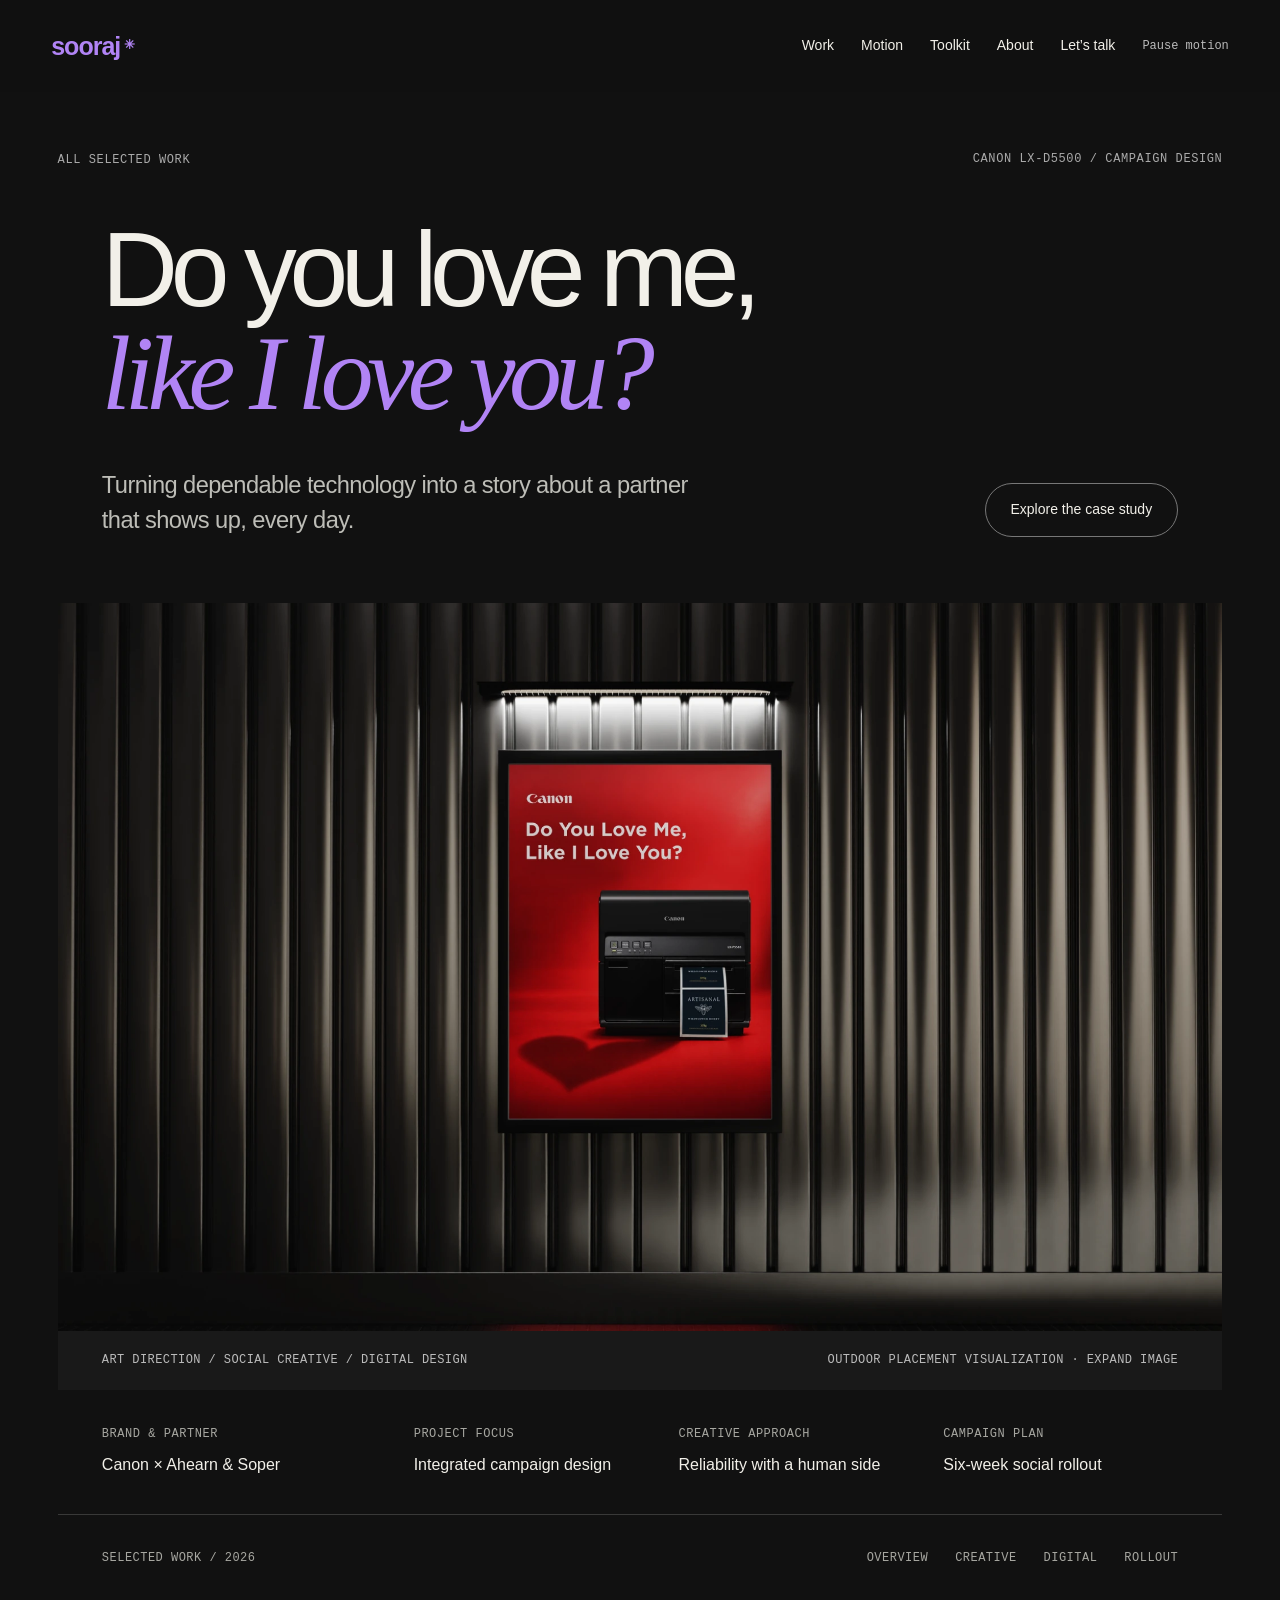
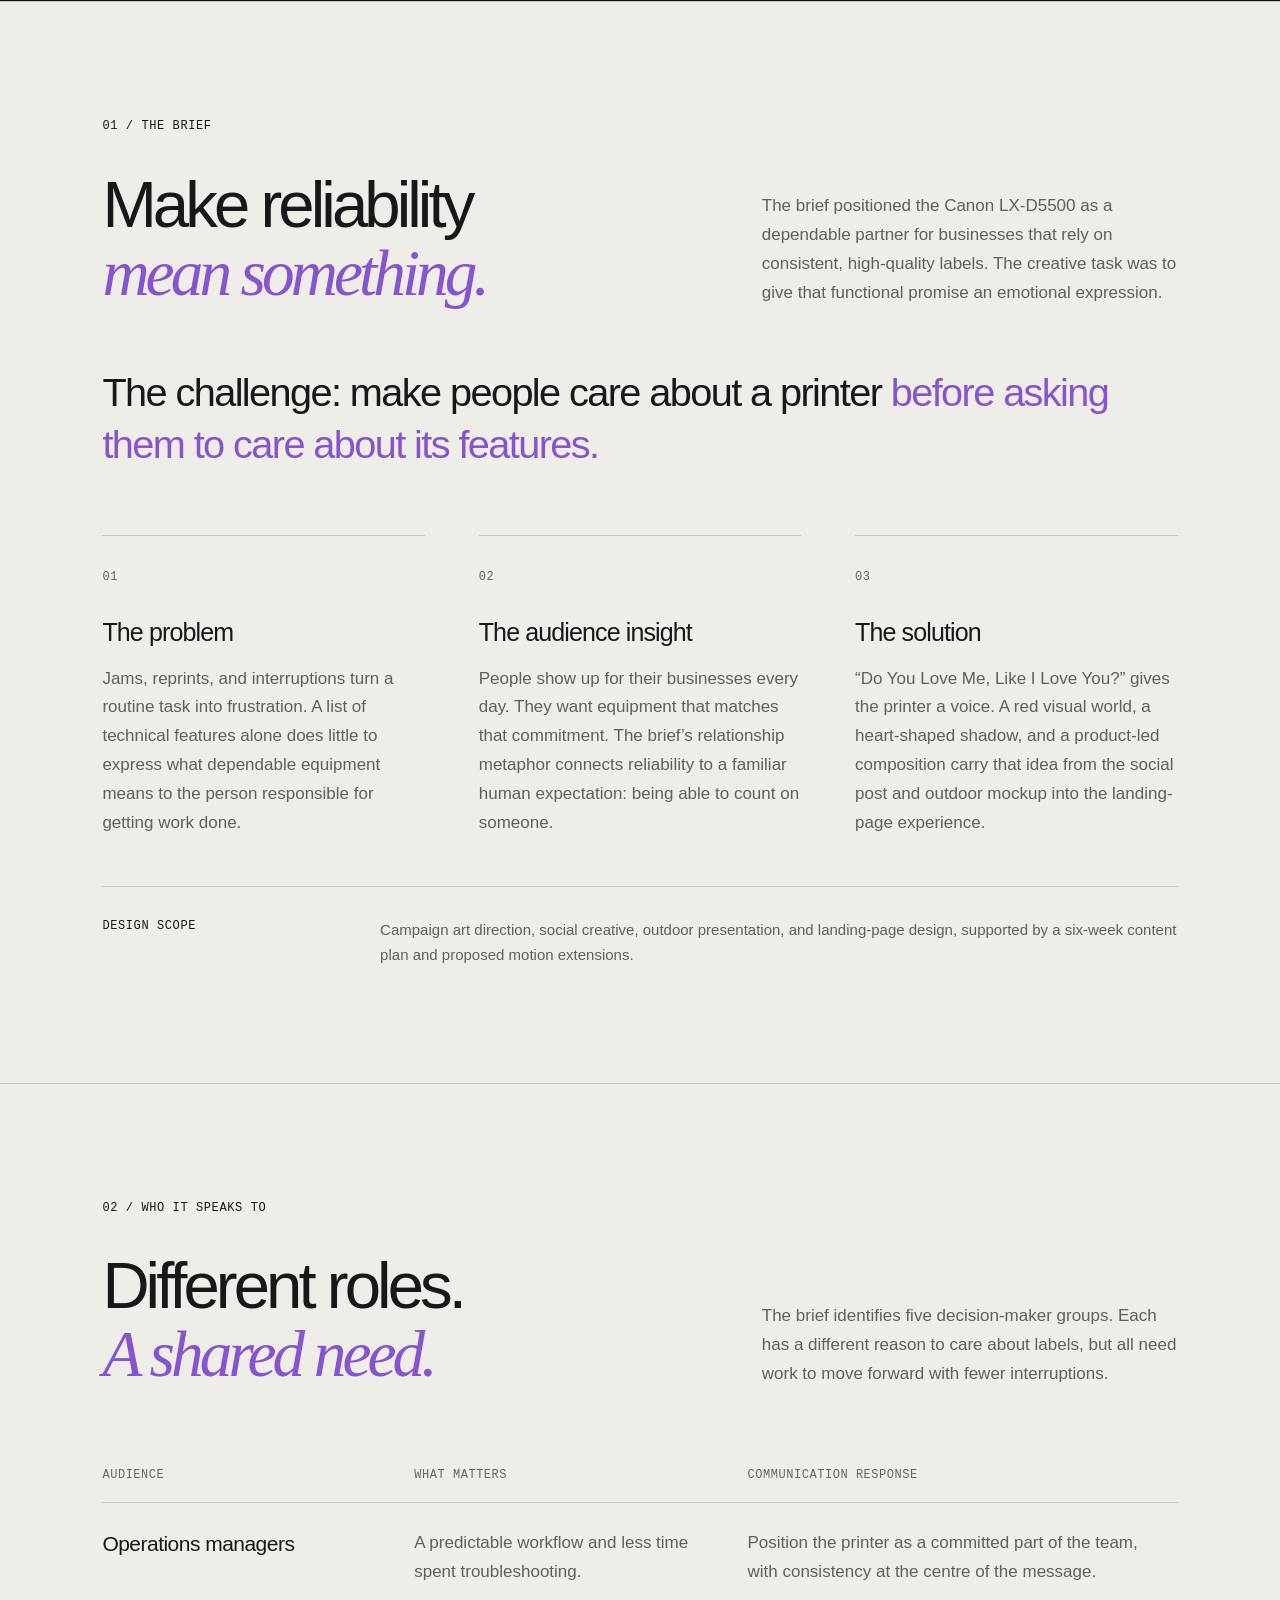
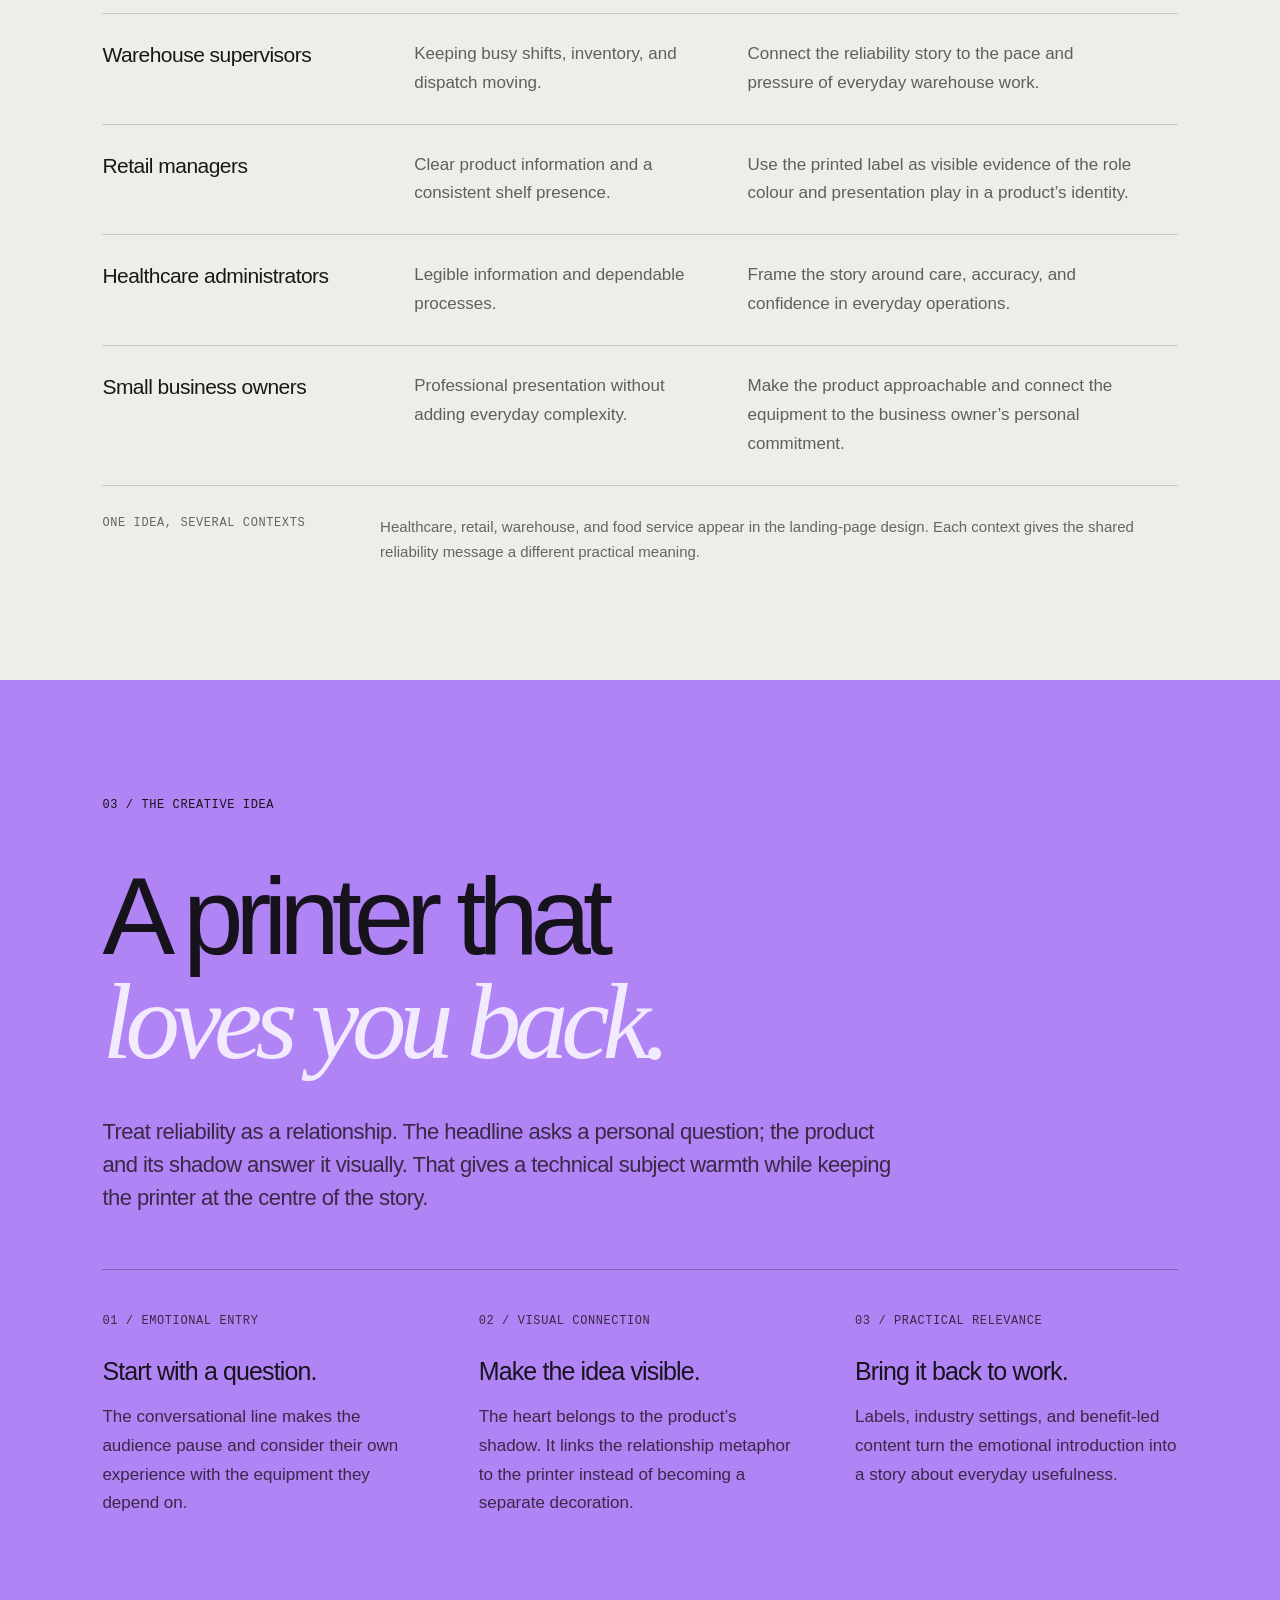
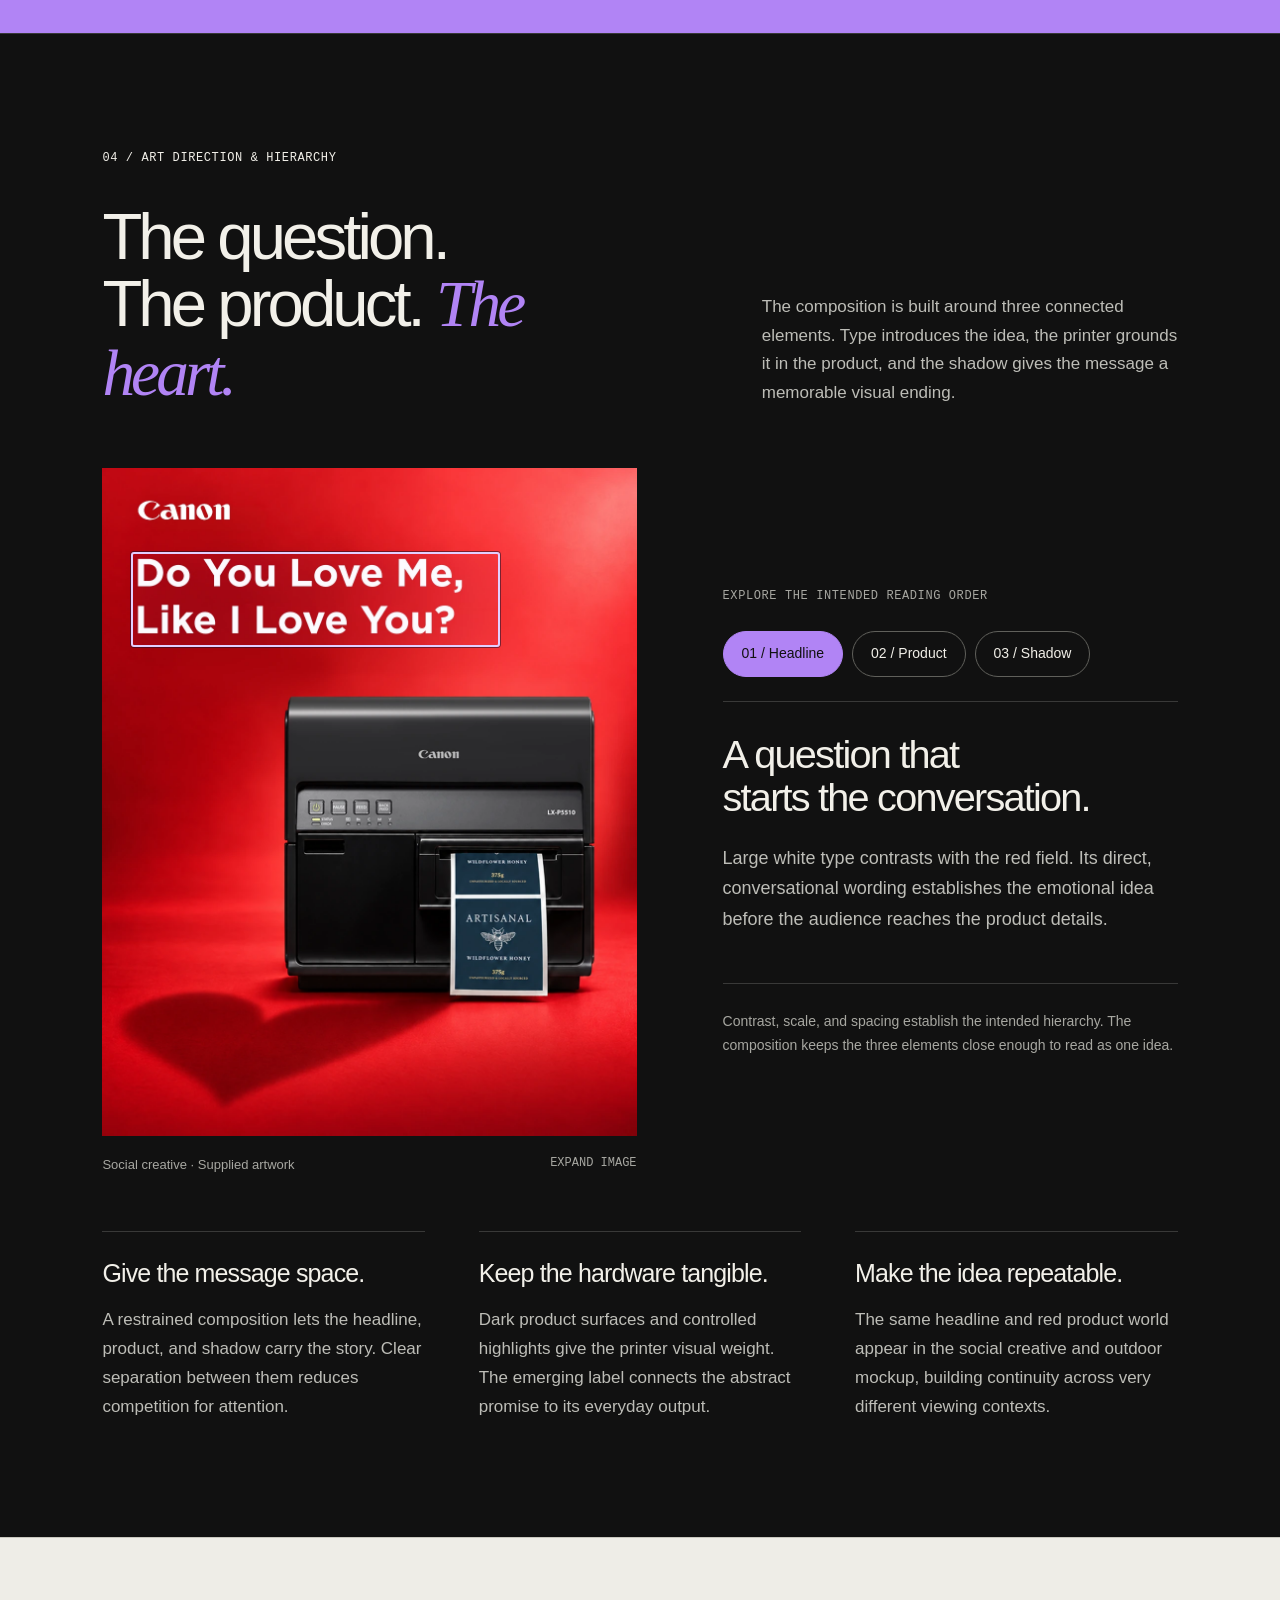
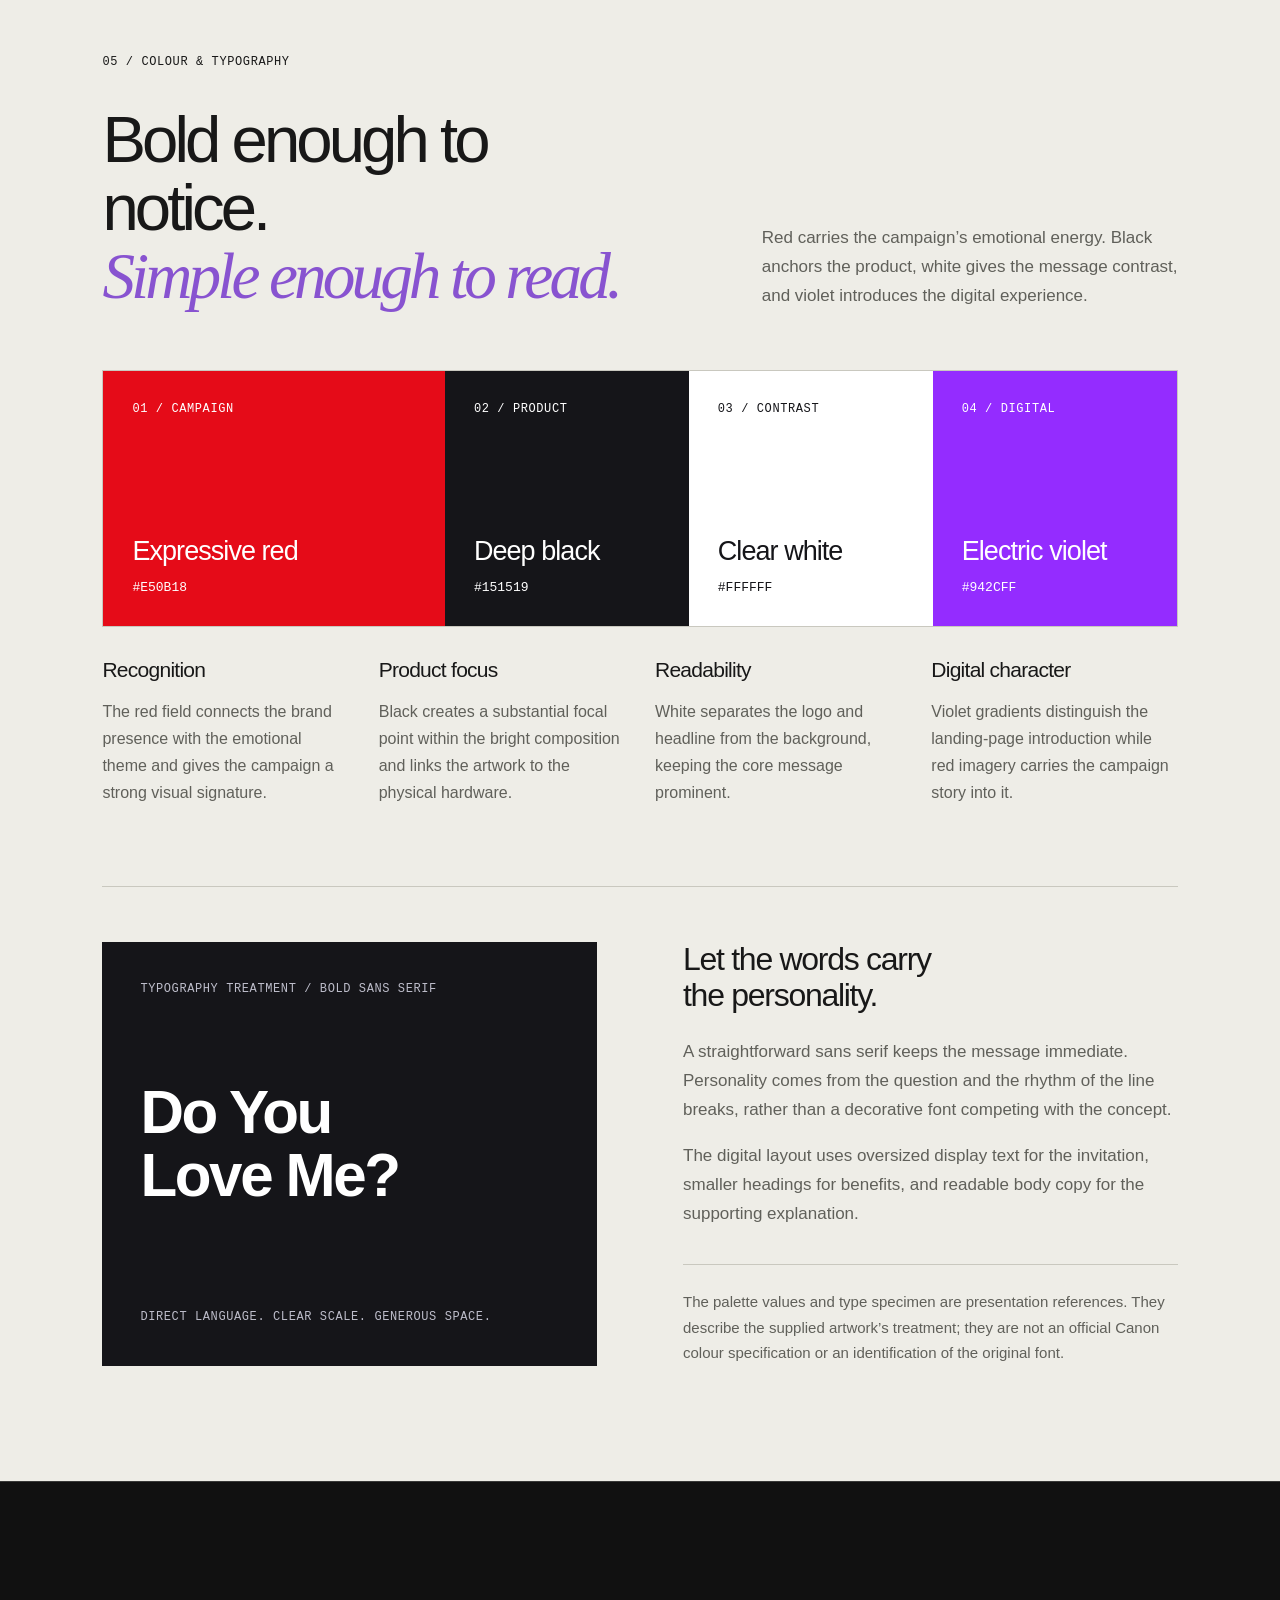
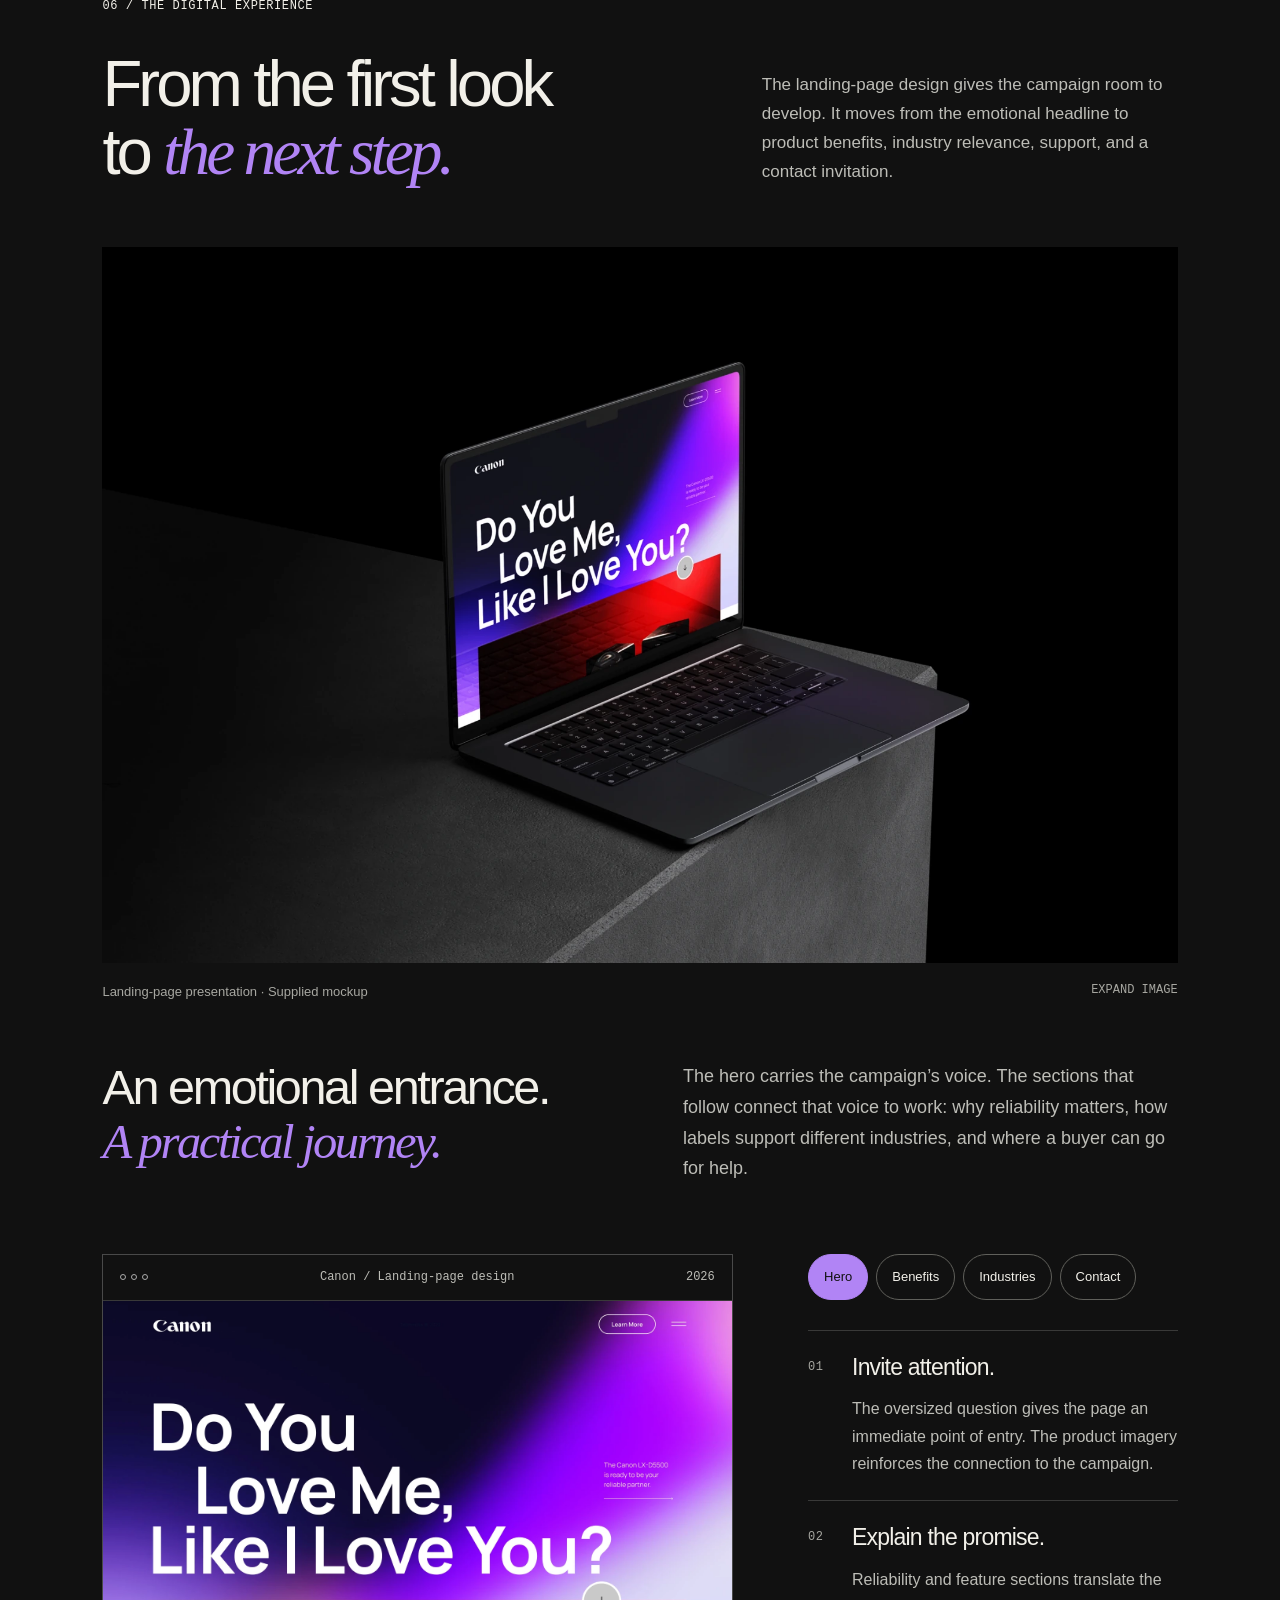
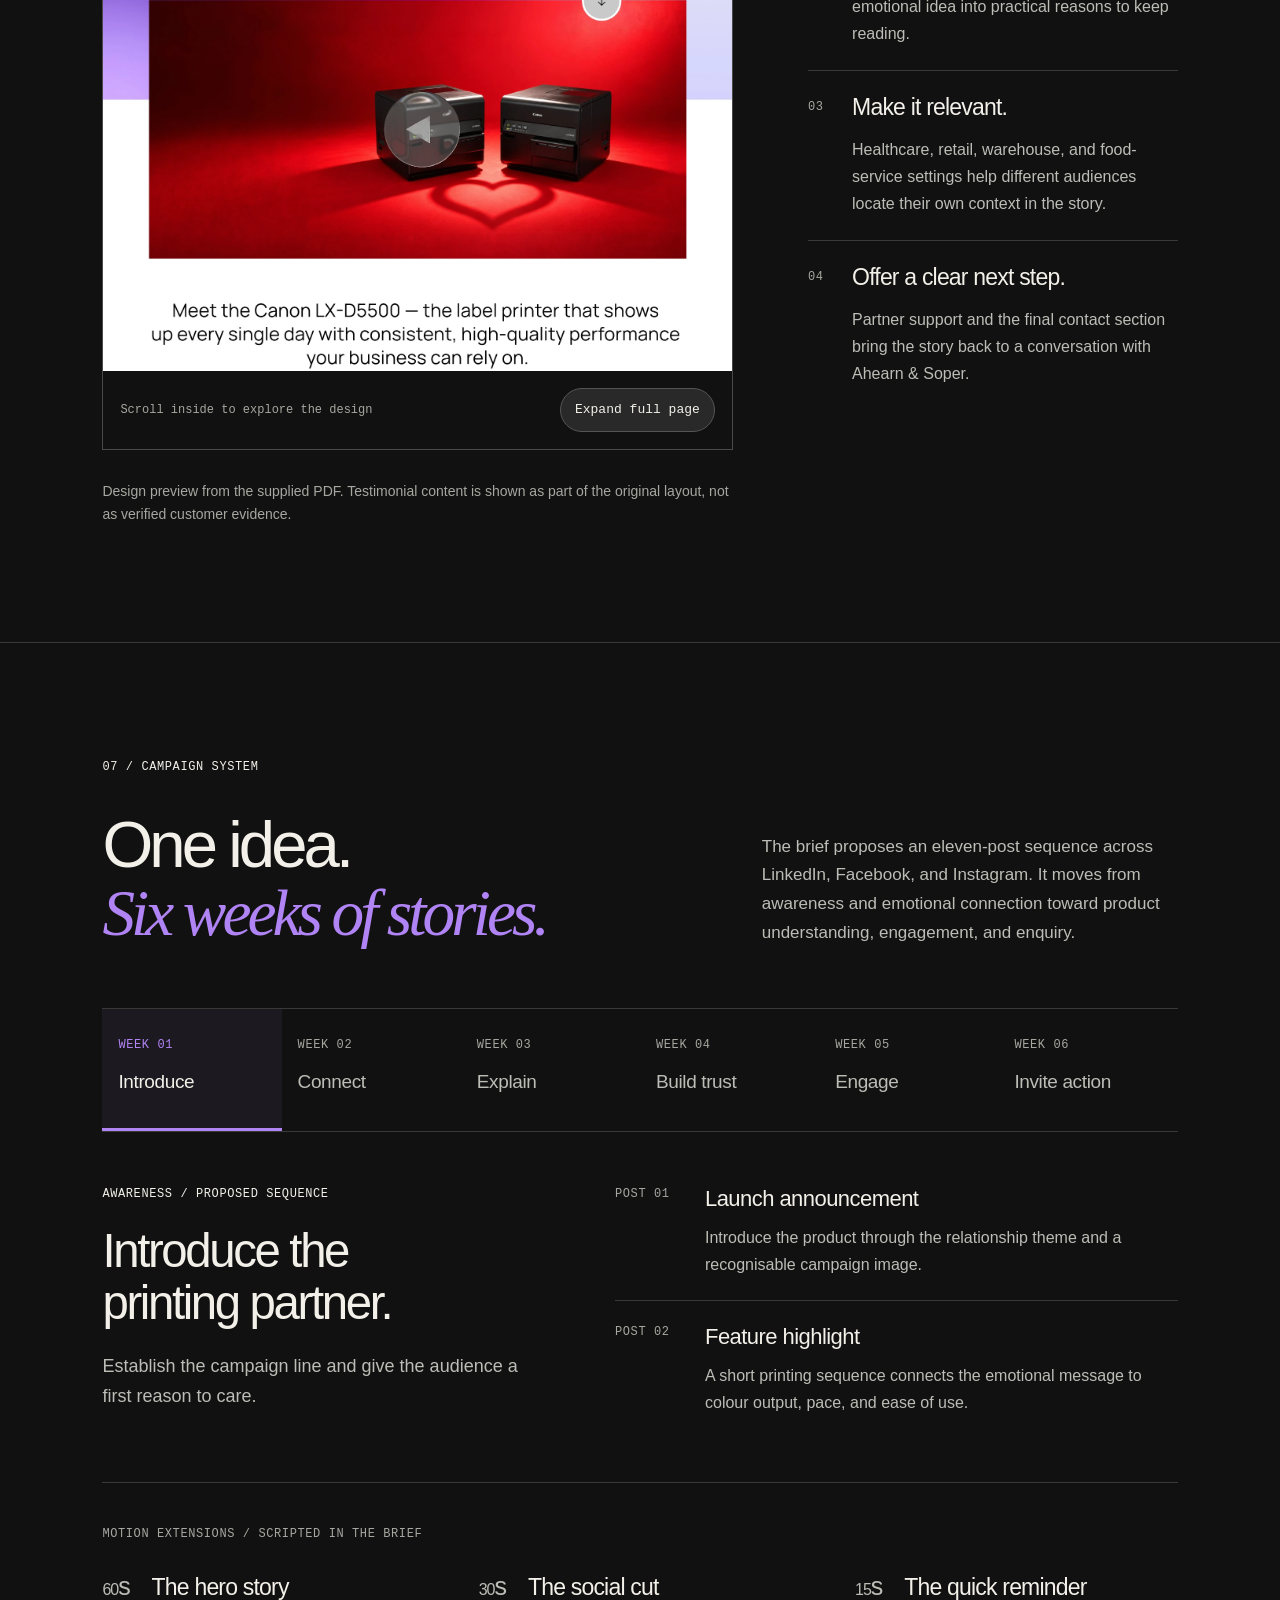
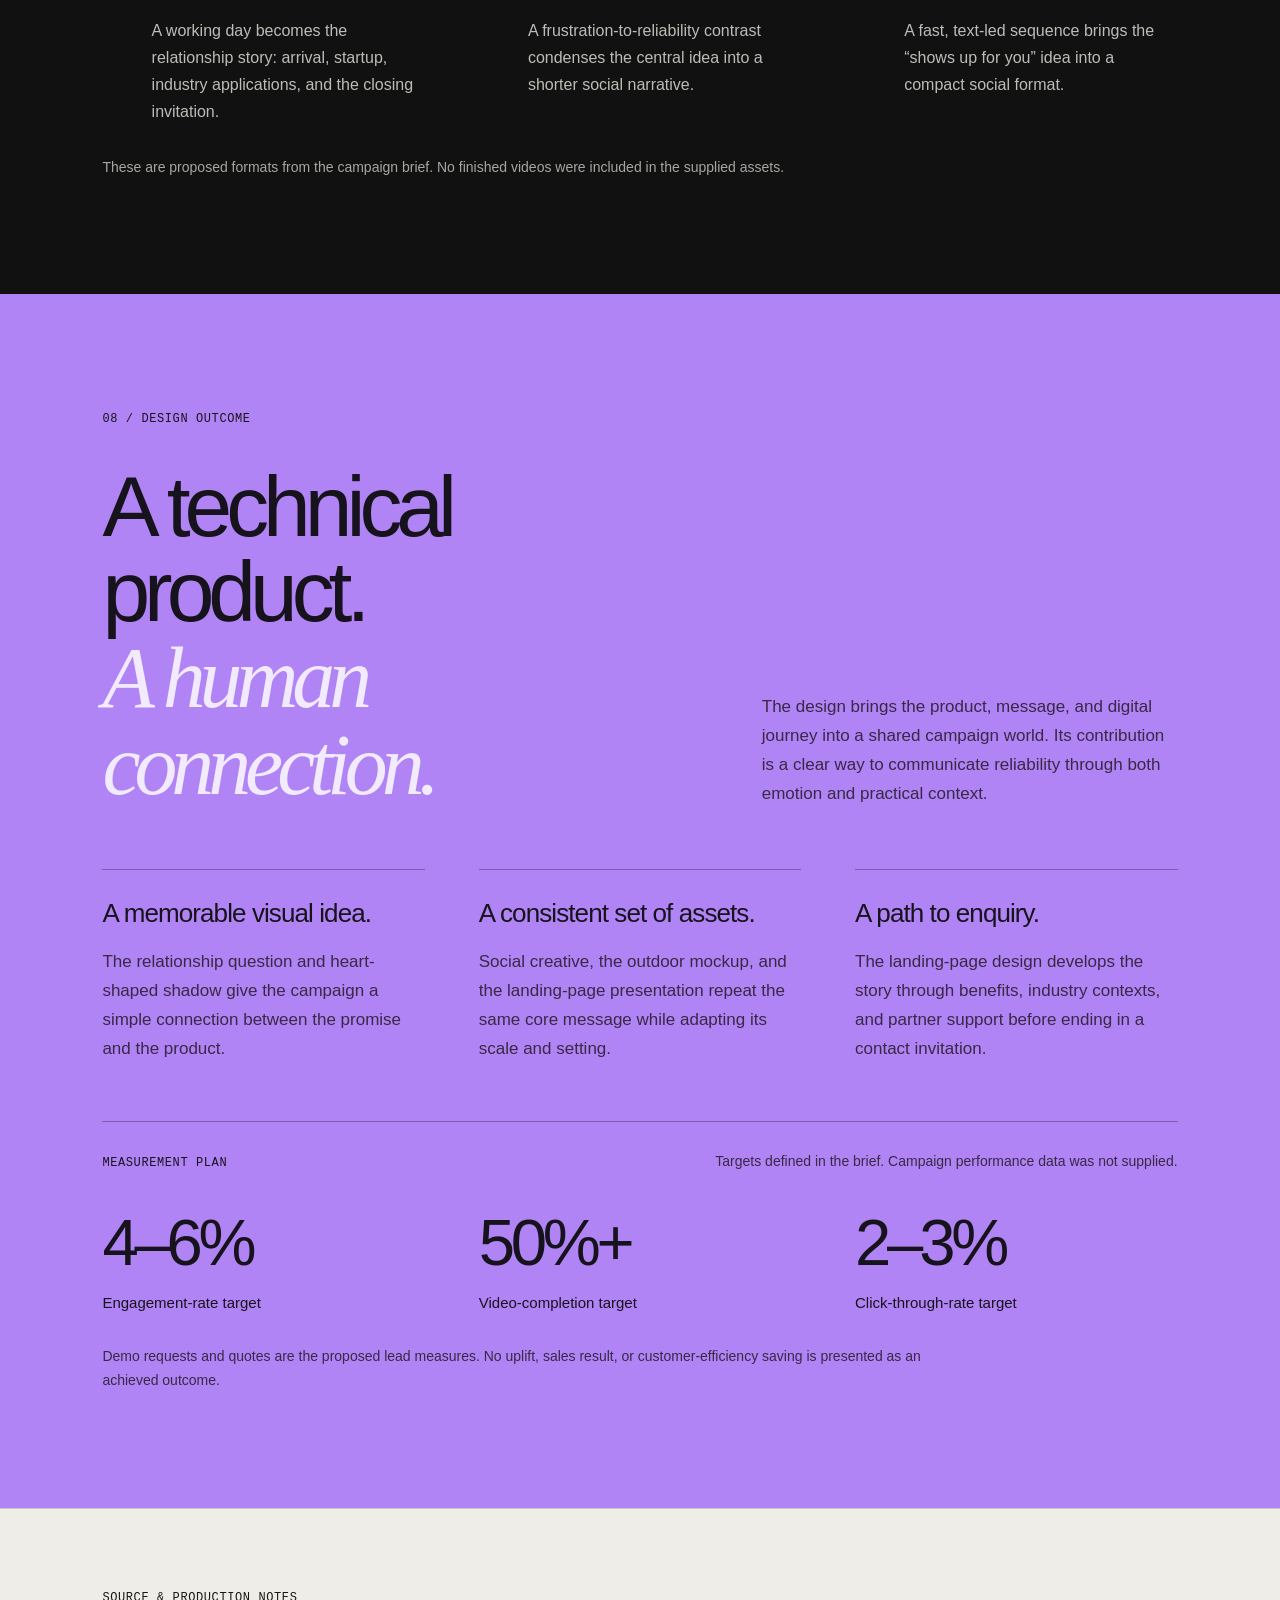
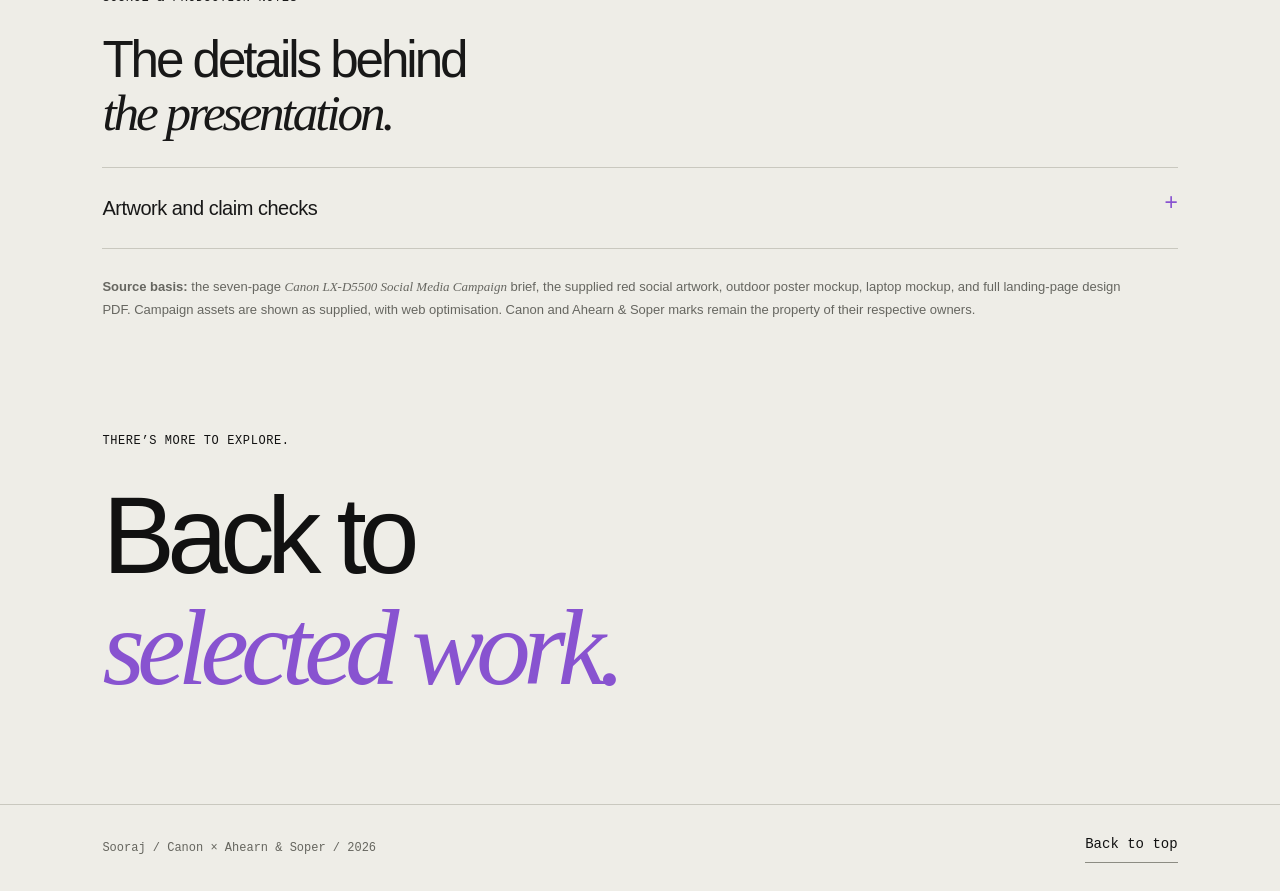
==== canon/index.html @ 2fd76f06 "feat: add Canon case study and replace Honeywell in Good Ideas digital section" ====
<!doctype html>
<html lang="en" data-motion="on">
<head>
  <meta charset="utf-8">
  <meta name="viewport" content="width=device-width, initial-scale=1">
  <meta name="theme-color" content="#111111">
  <meta name="description" content="Canon LX-D5500 campaign case study by Sooraj Somarajan: an emotional idea for a technical product, expressed through art direction, social creative, outdoor mockups, and landing-page design.">
  <title>Do You Love Me, Like I Love You? — Canon campaign | Sooraj Somarajan</title>
  <link rel="icon" href="data:image/svg+xml,%3Csvg xmlns='http://www.w3.org/2000/svg' viewBox='0 0 64 64'%3E%3Crect width='64' height='64' rx='12' fill='%23111'/%3E%3Ctext x='32' y='46' text-anchor='middle' font-family='Arial' font-size='46' font-weight='bold' fill='%23b184f5'%3Es%3C/text%3E%3C/svg%3E">
  <style>
    /* Shared portfolio shell: matched to the supplied iMinerals and Zebra HTML pages. */
    :root{--bg:#111;--panel:#191919;--surface:#202020;--purple:#b184f5;--paper:#eeede7;--white:#f2f0e9;--text:#bdbdb7;--muted:#a7a7a1;--line:#393938;--max:1400px;--sans:Arial,Helvetica,sans-serif;--mono:'Courier New',monospace;--ease:cubic-bezier(.2,.7,.2,1);color-scheme:dark}
    *{box-sizing:border-box}html{scroll-behavior:smooth;scroll-padding-top:110px}body{margin:0;background:var(--bg);color:var(--white);font:17px/1.7 var(--sans);-webkit-font-smoothing:antialiased;overflow-wrap:break-word}body.modal-open{overflow:hidden}a{color:inherit;text-decoration:none}button{font:inherit;color:inherit;cursor:pointer}button,a{-webkit-tap-highlight-color:transparent}button:disabled{cursor:default}a:focus-visible,button:focus-visible,summary:focus-visible,[tabindex]:focus-visible{outline:2px solid var(--purple);outline-offset:5px}button{border:0}img{display:block;max-width:100%;height:auto}p,h1,h2,h3,h4,figure{margin:0}p+p{margin-top:18px}h1,h2,h3,h4{font-weight:500}h2{font-size:clamp(40px,5.1vw,78px);line-height:1.04;letter-spacing:-.06em}h3{font-size:25px;line-height:1.2;letter-spacing:-.035em}em{font-family:Georgia,'Times New Roman',serif;font-weight:400}strong{font-weight:600}::selection{background:var(--purple);color:#111}[hidden]{display:none!important}.wrap{width:min(var(--max),84%);margin-inline:auto}.mono,.eyebrow,.number{font:12px/1.6 var(--mono);letter-spacing:.05em;text-transform:uppercase}.number,.muted{color:var(--muted)}.section{padding:115px 0;border-top:1px solid var(--line)}.section-head{display:grid;grid-template-columns:1.15fr .85fr;gap:9%;align-items:end;margin-bottom:60px}.section-head h2{margin-top:34px}.section-head>p{max-width:470px;color:var(--text);justify-self:end}.section-head h2 em{color:var(--purple)}.button{display:inline-flex;align-items:center;justify-content:center;gap:22px;min-height:54px;padding:15px 25px;border:1px solid #777;border-radius:40px;background:transparent;font-size:14px;line-height:1.4;transition:background .25s,border-color .25s,transform .3s var(--ease)}.button:hover{background:var(--purple);border-color:var(--purple);color:#111;transform:translateY(-2px)}.text-link{display:inline-block;font-size:14px;border-bottom:1px solid #8c8c83;padding-bottom:7px}.text-link:hover{color:var(--purple)}.skip{position:fixed;top:12px;left:20px;z-index:100;transform:translateY(-180%);background:var(--purple);color:#111;padding:14px 20px}.skip:focus{transform:none}.reading-progress{position:fixed;left:0;top:0;height:2px;background:var(--purple);z-index:70;width:0;pointer-events:none}.sr-only{position:absolute;width:1px;height:1px;padding:0;margin:-1px;overflow:hidden;clip:rect(0,0,0,0);white-space:nowrap;border:0}
    .header{position:fixed;top:0;left:0;width:100%;z-index:35;background:#111e;backdrop-filter:blur(15px);color:var(--white)}.header-inner{width:92%;max-width:none;min-height:92px;display:flex;align-items:center;justify-content:space-between;gap:28px}.wordmark{font-size:25px;font-weight:800;letter-spacing:-1px;line-height:1;color:var(--purple);white-space:nowrap}.wordmark span{display:inline-block;font-size:13px;vertical-align:top;margin:4px 0 0 4px;letter-spacing:0}.nav{display:flex;align-items:center;gap:27px}.nav a{font-size:14px;white-space:nowrap}.nav a:hover{color:var(--purple)}.motion-switch{background:none;font:12px/1.4 var(--mono);color:#bbb;min-height:44px;padding:10px 0}.motion-switch:hover{color:white}
    .hero{position:relative;overflow:hidden;padding:150px 0 0}.hero>.wrap{width:min(1500px,91%)}.hero-top{display:flex;justify-content:space-between;align-items:center;gap:30px;margin-bottom:48px;color:#aaa}.back-link{font:12px/1.5 var(--mono);text-transform:uppercase;letter-spacing:.05em}.back-link:hover{color:var(--purple)}.hero-copy{padding:0 3.8% 66px}.hero h1{font-size:clamp(50px,8.25vw,130px);font-weight:400;line-height:.99;letter-spacing:-.07em;max-width:1340px}.hero h1 span,.hero h1 em{display:block}.hero h1 em{color:var(--purple);letter-spacing:-.06em}.hero-description{display:flex;align-items:end;justify-content:space-between;gap:60px;margin-top:42px}.hero-intro{font-size:clamp(19px,1.85vw,27px);line-height:1.45;letter-spacing:-.025em;max-width:620px;color:var(--text)}.hero-actions{flex-shrink:0}.scene{position:relative;background:#060606;overflow:hidden}.scene button{display:block;width:100%;padding:0;background:none;cursor:zoom-in}.scene img{width:100%;aspect-ratio:16/10;object-fit:cover;object-position:center 48%;transition:transform 1s var(--ease)}.scene:hover img{transform:scale(1.015)}.scene-caption{padding:20px 3.8%;background:#191919;display:flex;justify-content:space-between;gap:30px;font:12px/1.6 var(--mono);letter-spacing:.035em;text-transform:uppercase;color:#bbb}.hero-meta{display:grid;grid-template-columns:1.2fr 1fr 1fr 1fr;gap:30px;padding:35px 3.8% 38px;margin:0;border-bottom:1px solid var(--line)}.hero-meta dt{font:12px/1.6 var(--mono);color:var(--muted);text-transform:uppercase;letter-spacing:.045em}.hero-meta dd{font-size:16px;line-height:1.45;margin:9px 0 0}.case-nav{display:flex;justify-content:space-between;align-items:center;gap:20px;padding:24px 3.8%;font:12px/1.5 var(--mono);color:var(--muted);text-transform:uppercase;letter-spacing:.04em}.case-nav div{display:flex;gap:27px}.case-nav a{padding:10px 0}.case-nav a:hover,.case-nav a[aria-current]{color:var(--purple)}.noscript-note{padding:15px 4%;font-size:14px;color:var(--text)}
    .is-light{--white:#181818;--text:#60605a;--muted:#666660;--line:#c9c8bf;background:var(--paper);color:#181818;color-scheme:light}.is-light .section-head h2 em{color:#8853d0}.is-light .text-link:hover{color:#7445b4}.intro-statement{font-size:clamp(27px,3.1vw,46px);max-width:1050px;line-height:1.3;letter-spacing:-.04em;margin-bottom:64px}.intro-statement span{color:#8853d0}.strategy-grid{display:grid;grid-template-columns:repeat(3,1fr);gap:5%}.strategy-grid article{border-top:1px solid var(--line);padding-top:25px}.strategy-grid h3{margin:27px 0 18px}.strategy-grid p{color:var(--text)}.scope-line{display:grid;grid-template-columns:.7fr 2.3fr;gap:35px;padding-top:30px;margin-top:48px;border-top:1px solid var(--line)}.scope-line p{font-size:15px;color:var(--text)}.audience-table{width:100%;border-collapse:collapse;text-align:left}.audience-table th{font:12px/1.6 var(--mono);text-transform:uppercase;letter-spacing:.045em;color:var(--muted);padding:17px 26px 17px 0;border-bottom:1px solid var(--line)}.audience-table td{padding:26px 36px 26px 0;border-bottom:1px solid var(--line);vertical-align:top;color:var(--text);font-size:17px}.audience-table td:first-child{width:29%;color:var(--white);font-size:21px;line-height:1.4;letter-spacing:-.025em}.audience-table td:nth-child(2){width:31%}.audience-tail{display:grid;grid-template-columns:.7fr 2.3fr;gap:35px;margin-top:28px;font-size:15px;color:var(--muted)}
    .concept-surface{--white:#17131c;--text:#392846;--muted:#392846;--line:#17131c50;background:var(--purple);color:#17131c;border-color:var(--purple)}.concept-title{font:400 clamp(52px,8.5vw,130px)/.96 var(--sans);letter-spacing:-.075em;margin:50px 0 40px;max-width:1220px}.concept-title em{color:#f2eaff;letter-spacing:-.065em}.concept-copy{max-width:810px;font-size:22px;line-height:1.5;letter-spacing:-.025em;color:var(--text)}.concept-principles{display:grid;grid-template-columns:repeat(3,1fr);gap:5%;padding-top:35px;margin-top:55px;border-top:1px solid var(--line)}.concept-principles h3{font-size:25px;margin:22px 0 17px}.concept-principles p{font-size:17px;color:var(--text)}
    .art-layout{display:grid;grid-template-columns:1.08fr .92fr;gap:8%;align-items:center}.poster-stage{position:relative;background:#b70910;overflow:hidden}.image-open{display:block;background:none;padding:0;width:100%;cursor:zoom-in}.image-open img{width:100%;height:auto}.focus-frame{position:absolute;pointer-events:none;border:2px solid #e2cfff;background:#b184f508;box-shadow:0 0 0 1px #21132b90;transition:all .45s var(--ease);border-radius:3px}.focus-frame[data-focus=headline]{left:5.4%;top:12.5%;width:69%;height:14.3%}.focus-frame[data-focus=product]{left:32%;top:33.8%;width:60.4%;height:46.5%}.focus-frame[data-focus=shadow]{left:5.2%;top:77.1%;width:51%;height:20.3%}.image-meta{display:flex;justify-content:space-between;gap:25px;align-items:start;margin-top:18px;font-size:13px;line-height:1.7;color:var(--muted)}.image-meta span:last-child{flex:none;font:12px/1.6 var(--mono);text-transform:uppercase}.art-reading>.mono{margin-bottom:25px;color:var(--muted)}.reading-buttons{display:flex;gap:9px;flex-wrap:wrap;margin-bottom:31px;padding-bottom:24px;border-bottom:1px solid var(--line)}.reading-buttons button,.page-chapters button{min-height:46px;border:1px solid #60605b;border-radius:30px;background:none;padding:11px 18px;font-size:14px;line-height:1.4;transition:background .2s,color .2s}.reading-buttons button:hover,.page-chapters button:hover{border-color:var(--purple)}.reading-buttons button[aria-pressed=true],.page-chapters button[aria-pressed=true]{background:var(--purple);color:#111;border-color:var(--purple)}.reading-copy{min-height:250px}.reading-copy h3{font-size:clamp(32px,3.1vw,45px);line-height:1.08;letter-spacing:-.045em;margin-bottom:24px}.reading-copy p{font-size:18px;color:var(--text)}.art-note{font-size:14px;color:var(--muted);padding-top:26px;border-top:1px solid var(--line)}.rationale-grid{display:grid;grid-template-columns:repeat(3,1fr);gap:5%;margin-top:55px}.rationale-grid article{padding-top:26px;border-top:1px solid var(--line)}.rationale-grid h3{margin-bottom:18px}.rationale-grid p{font-size:17px;color:var(--text)}
    .palette{display:grid;grid-template-columns:1.4fr 1fr 1fr 1fr;border:1px solid var(--line)}.swatch{padding:29px;min-height:255px;display:flex;flex-direction:column;justify-content:space-between;gap:55px}.swatch h3{font-size:27px}.swatch small{display:block;font:13px/1.5 var(--mono);margin-top:11px}.swatch.red{background:#e50b18;color:#fff}.swatch.ink{background:#151519;color:#fff}.swatch.white{background:#fff;color:#151519}.swatch.violet{background:#942cff;color:#fff}.palette-notes{display:grid;grid-template-columns:repeat(4,1fr);gap:30px;margin-top:30px}.palette-notes h3{font-size:21px;margin-bottom:15px}.palette-notes p{font-size:16px;color:var(--text)}.type-study{display:grid;grid-template-columns:1fr 1fr;gap:8%;margin-top:80px;padding-top:55px;border-top:1px solid var(--line)}.type-sample{background:#151519;color:#fff;padding:38px;display:flex;flex-direction:column;justify-content:space-between;min-height:365px}.type-sample .mono{color:#bdbdca}.type-sample .sample{font:bold clamp(35px,4.7vw,70px)/1.04 Arial,sans-serif;letter-spacing:-.04em;margin:40px 0}.type-notes h3{font-size:32px;line-height:1.1;letter-spacing:-.04em;margin:0 0 25px}.type-notes>p{color:var(--text)}.type-detail{margin-top:35px;padding-top:24px;border-top:1px solid var(--line);font-size:15px;color:var(--muted)}.footnote{font-size:14px;color:var(--muted);margin-top:30px;max-width:950px}
    .laptop-stage{overflow:hidden;background:#050505}.laptop-stage img{width:100%;transition:transform 1s var(--ease)}.laptop-stage:hover img{transform:scale(1.015)}.digital-story{display:grid;grid-template-columns:1fr 1fr;gap:8%;margin:58px 0 70px}.digital-story h3{font-size:clamp(30px,3.8vw,54px);letter-spacing:-.05em;line-height:1.1}.digital-story h3 em{color:var(--purple)}.digital-story p{color:var(--text);font-size:18px}.page-analysis{display:grid;grid-template-columns:1.45fr .85fr;gap:7%;align-items:start}.browser-frame{border:1px solid #494949;background:#111}.browser-bar{display:flex;align-items:center;justify-content:space-between;gap:12px;padding:14px 17px;border-bottom:1px solid #393938;font:12px/1.4 var(--mono);color:#bdbdb7}.browser-dots{display:flex;gap:5px}.browser-dots i{width:6px;height:6px;border:1px solid #aaa;border-radius:50%}.page-window{height:670px;overflow-y:auto;overscroll-behavior:contain;scrollbar-color:#777 #202020;scrollbar-width:thin;background:white;position:relative}.page-window img{width:100%;height:auto}.browser-bottom{display:flex;justify-content:space-between;align-items:center;gap:22px;padding:17px;font:12px/1.5 var(--mono);color:var(--muted)}.browser-bottom button{padding:10px 14px;background:#292929;border:1px solid #555;border-radius:24px;font-size:13px;min-height:44px;color:var(--white)}.browser-bottom button:hover{background:var(--purple);color:#111}.page-chapters{display:flex;gap:8px;flex-wrap:wrap;margin-bottom:30px}.page-chapters button{font-size:13px;padding:10px 15px}.layout-notes{position:sticky;top:120px}.layout-note{padding:23px 0;border-top:1px solid var(--line);display:grid;grid-template-columns:26px 1fr;gap:18px}.layout-note h3{font-size:23px;margin-bottom:14px}.layout-note p{font-size:16px;color:var(--text)}.layout-note .number{padding-top:4px}
    .rollout-tabs{display:grid;grid-template-columns:repeat(6,1fr);border-top:1px solid var(--line);border-bottom:1px solid var(--line);margin-bottom:38px}.rollout-tabs button{background:none;padding:23px 16px 26px;text-align:left;border-bottom:3px solid transparent;color:var(--text);transition:background .25s;min-height:122px}.rollout-tabs button:hover{background:#ffffff06}.rollout-tabs button[aria-selected=true]{border-bottom-color:var(--purple);background:#1c1a20;color:var(--white)}.rollout-tabs .number{display:block;margin-bottom:14px}.rollout-tabs button[aria-selected=true] .number{color:var(--purple)}.week-name{font-size:19px;line-height:1.25;letter-spacing:-.02em}.rollout-panel{display:grid;grid-template-columns:.85fr 1.15fr;gap:9%;padding:15px 0 44px;min-height:300px}.rollout-panel h3{font-size:clamp(30px,3.7vw,54px);letter-spacing:-.05em;line-height:1.1;margin:21px 0}.rollout-panel .objective{color:var(--text);font-size:18px;max-width:470px}.post-list{list-style:none;margin:0;padding:0}.post-list li{display:grid;grid-template-columns:70px 1fr;gap:20px;border-top:1px solid var(--line);padding:22px 0}.post-list li:first-child{padding-top:0;border:0}.post-list h4{font-size:22px;line-height:1.3;letter-spacing:-.025em;margin-bottom:10px}.post-list p{font-size:16px;color:var(--text)}.video-plan{border-top:1px solid var(--line);padding-top:42px}.video-plan>.eyebrow{color:var(--muted);margin-bottom:30px}.video-grid{display:grid;grid-template-columns:repeat(3,1fr);gap:5%}.video-grid article{display:grid;grid-template-columns:auto 1fr;gap:22px;align-items:start}.duration{font:400 clamp(42px,4.6vw,68px)/1 var(--sans);letter-spacing:-.065em;color:var(--purple)}.duration small{font-size:25px}.video-grid h3{font-size:23px;margin-bottom:15px}.video-grid p{font-size:16px;color:var(--text)}
    .outcome{--white:#17131c;--text:#392846;--muted:#392846;--line:#17131c55;background:var(--purple);color:#17131c;border-color:var(--purple)}.outcome h2{font-size:clamp(52px,6.7vw,100px);line-height:1;letter-spacing:-.07em}.outcome .section-head h2 em{color:#f2eaff}.outcome-grid{display:grid;grid-template-columns:repeat(3,1fr);gap:5%;margin-top:55px}.outcome-grid article{border-top:1px solid var(--line);padding-top:28px}.outcome-grid h3{font-size:26px;margin-bottom:19px}.outcome-grid p{color:var(--text)}.goals{margin-top:58px;padding-top:28px;border-top:1px solid var(--line)}.goals-header{display:flex;align-items:baseline;justify-content:space-between;gap:30px;margin-bottom:30px}.goals-header p{font-size:14px;max-width:510px;color:var(--text)}.metric-grid{display:grid;grid-template-columns:repeat(3,1fr);gap:5%}.metric strong{font-size:clamp(40px,5.1vw,70px);font-weight:400;line-height:1.2;letter-spacing:-.065em}.metric span{display:block;font-size:15px;margin-top:7px}.outcome-note{font-size:14px;max-width:850px;color:var(--text);margin-top:30px}
    .review-section{padding:80px 0}.review-header{display:flex;justify-content:space-between;align-items:end;gap:40px;margin-bottom:28px}.review-header h2{font-size:clamp(36px,4vw,58px);margin-top:25px}.review-section details{border-top:1px solid var(--line);border-bottom:1px solid var(--line)}.review-section summary{padding:23px 0;cursor:pointer;list-style:none;font-size:20px;display:flex;justify-content:space-between;gap:22px;letter-spacing:-.025em}.review-section summary::-webkit-details-marker{display:none}.review-section summary:after{content:'+';font:23px var(--mono);color:#8853d0}.review-section details[open] summary:after{content:'−'}.review-list{padding:0 0 30px;display:grid;grid-template-columns:1fr 1fr;gap:28px 7%}.review-list article{border-top:1px solid var(--line);padding-top:25px}.review-list h3{font-size:21px;margin-bottom:14px}.review-list p{font-size:15px;color:var(--text)}.sources{font-size:13px;color:var(--muted);max-width:1040px;line-height:1.75;margin-top:27px}.return-home{background:var(--paper);color:#111;padding:30px 0 100px}.return-home .return-link{display:block;font:400 clamp(52px,8.5vw,130px)/1.02 var(--sans);letter-spacing:-.07em}.return-home em{color:#8853d0}.return-home .eyebrow{margin-bottom:30px}.return-home a:hover em{color:#66399f}.footer{background:var(--paper);color:#65655e;padding:28px 0;border-top:1px solid #c9c8bf}.footer .wrap{display:flex;justify-content:space-between;align-items:center;gap:30px;font:12px/1.6 var(--mono)}.footer a{color:#111}
    .image-dialog{width:min(1440px,94vw);max-height:92dvh;padding:0;border:1px solid #555;border-radius:8px;background:#191919;color:#f2f0e9;box-shadow:0 20px 100px #0008;overflow:auto}.image-dialog::backdrop{background:#000d;backdrop-filter:blur(9px)}.dialog-head{position:sticky;top:0;z-index:2;display:flex;justify-content:space-between;align-items:center;gap:20px;background:#191919;border-bottom:1px solid #444;padding:15px 22px}.dialog-head h2{font:13px/1.5 var(--mono);text-transform:uppercase;letter-spacing:.04em}.dialog-head button{background:var(--purple);color:#111;border-radius:30px;padding:11px 22px;min-height:44px;font-size:14px;flex-shrink:0}.dialog-image{width:100%;height:auto;max-height:none;object-fit:contain;background:#070707}.image-dialog:not([data-tall=true]) .dialog-image{max-height:calc(92dvh - 165px)}.dialog-caption{padding:20px 24px;font-size:14px;color:#bbb;max-width:1100px}.gravity-pointer{position:fixed;left:-4px;top:-4px;width:8px;height:8px;background:var(--purple);border-radius:50%;pointer-events:none;z-index:90;transition:background .2s,scale .2s;opacity:0}.gravity-pointer.on-light{background:#252525}.gravity-pointer.on-link{scale:1.6}.pointer-threads{position:fixed;inset:0;width:100%;height:100%;pointer-events:none;z-index:30;overflow:hidden}.pointer-threads line{stroke-width:.65;vector-effect:non-scaling-stroke}.reveal{transition:opacity .8s ease,translate .9s var(--ease)}.reveal.waiting{opacity:0;translate:0 28px}html[data-motion=off]{scroll-behavior:auto}html[data-motion=off] *,html[data-motion=off] *:before,html[data-motion=off] *:after{animation-play-state:paused!important;transition:none!important;scroll-behavior:auto!important}html[data-motion=off] .reveal{opacity:1;translate:none}html[data-motion=off] .gravity-pointer,html[data-motion=off] .pointer-threads{display:none}
    @media(max-width:1100px){.wrap{width:88%}.nav{gap:21px}.hero-copy{padding-inline:1.5%}.hero-description{gap:30px}.hero-intro{max-width:540px}.section-head{gap:6%}.section-head h2{font-size:5.6vw}.art-layout{gap:5%}.reading-buttons button{padding:10px 13px}.reading-copy{min-height:280px}.reading-copy p{font-size:17px}.page-analysis{gap:5%;grid-template-columns:1.3fr 1fr}.layout-notes{position:static}.layout-note{gap:12px}.layout-note h3{font-size:21px}.page-window{height:550px}.swatch{padding:22px}.swatch h3{font-size:24px}.video-grid article{display:block}.video-grid h3{margin-top:20px}.week-name{font-size:17px}.rollout-tabs button{padding-inline:12px}}
    @media(max-width:780px){html{scroll-padding-top:88px}.header-inner{min-height:76px;width:90%;gap:16px}.nav{gap:20px}.nav .nav-secondary{display:none}.nav a{font-size:13px}.wordmark{font-size:25px}.motion-switch{font-size:12px}.hero{padding-top:114px}.hero>.wrap{width:90%}.hero-top{margin-bottom:37px;gap:20px;align-items:start}.hero-top .eyebrow{max-width:235px;text-align:right;font-size:12px}.hero-top .back-link{font-size:12px}.hero-copy{padding:0 0 43px}.hero h1{font-size:10.5vw;line-height:1;letter-spacing:-.065em}.hero-description{display:block;margin-top:28px}.hero-intro{font-size:21px;max-width:520px}.hero-actions{margin-top:28px}.button{min-height:49px;padding:14px 22px}.scene img{aspect-ratio:4/3}.scene-caption{font-size:12px;padding:16px 5%;gap:16px}.scene-caption span:last-child{display:none}.hero-meta{grid-template-columns:1fr 1fr;gap:28px 20px;padding:30px 0}.hero-meta dd{font-size:15px}.case-nav{padding:19px 0}.case-nav>span{display:none}.case-nav div{justify-content:space-between;width:100%;gap:14px;font-size:12px}.section{padding:75px 0}.section-head{grid-template-columns:1fr;gap:29px;margin-bottom:41px}.section-head h2{font-size:clamp(40px,7vw,58px);margin-top:25px}.section-head>p{max-width:610px;justify-self:start}.intro-statement{font-size:32px;margin-bottom:42px}.strategy-grid{grid-template-columns:1fr;gap:33px}.strategy-grid article{display:grid;grid-template-columns:30px 1fr;gap:8px 20px;padding-top:23px}.strategy-grid h3{margin:0 0 12px;font-size:26px}.strategy-grid p{grid-column:2}.scope-line,.audience-tail{grid-template-columns:1fr;gap:16px}.audience-table thead{display:none}.audience-table,.audience-table tbody,.audience-table tr,.audience-table td{display:block}.audience-table tr{border-top:1px solid var(--line);padding:24px 0}.audience-table td,.audience-table td:first-child,.audience-table td:nth-child(2){width:100%;border:0;padding:0}.audience-table td:first-child{font-size:24px;margin-bottom:16px}.audience-table td+td{margin-top:15px}.audience-table td[data-label]:before{content:attr(data-label);display:block;font:12px/1.6 var(--mono);text-transform:uppercase;margin-bottom:6px;color:var(--muted)}.concept-title{font-size:clamp(52px,9.7vw,90px);margin:38px 0 30px}.concept-copy{font-size:21px}.concept-principles{grid-template-columns:1fr;gap:28px;margin-top:38px;padding-top:30px}.concept-principles h3{margin-top:16px}.art-layout{grid-template-columns:1fr;gap:36px}.poster-stage{max-width:580px;margin-inline:auto}.reading-copy{min-height:190px}.reading-copy h3{font-size:34px}.reading-copy p{font-size:18px}.reading-buttons{margin-bottom:25px}.reading-buttons button{padding:12px 17px}.rationale-grid{grid-template-columns:1fr;gap:28px;margin-top:40px}.palette{grid-template-columns:1fr 1fr}.swatch{min-height:215px;gap:35px;padding:25px}.palette-notes{grid-template-columns:1fr 1fr;gap:30px 25px}.type-study{grid-template-columns:1fr;gap:35px;margin-top:50px;padding-top:38px}.type-sample{padding:30px;min-height:330px}.type-sample .sample{font-size:clamp(42px,9vw,65px)}.type-notes h3{font-size:31px}.digital-story{grid-template-columns:1fr;gap:27px;margin:37px 0 48px}.digital-story h3{font-size:39px}.page-analysis{grid-template-columns:1fr;gap:35px}.page-window{height:560px}.page-chapters{margin-bottom:25px}.page-chapters button{font-size:14px}.layout-note h3{font-size:25px}.layout-note p{font-size:17px}.rollout-tabs{grid-template-columns:repeat(3,1fr);margin-bottom:30px}.rollout-tabs button{padding:18px 14px;min-height:112px}.week-name{font-size:18px}.rollout-panel{grid-template-columns:1fr;gap:28px;min-height:0;padding-bottom:35px}.rollout-panel h3{font-size:37px;margin-top:15px}.post-list li{grid-template-columns:60px 1fr;gap:15px}.video-grid{grid-template-columns:1fr;gap:32px}.video-grid article{display:grid;grid-template-columns:85px 1fr;gap:24px}.video-grid h3{margin-top:0}.duration{font-size:62px}.outcome h2{font-size:clamp(47px,9.5vw,74px)}.outcome-grid{grid-template-columns:1fr;gap:30px;margin-top:36px}.goals-header{display:block}.goals-header p{margin-top:16px}.metric strong{font-size:44px}.metric span{font-size:14px}.review-section{padding:65px 0}.review-header{display:block}.review-list{grid-template-columns:1fr;gap:25px}.return-home{padding-bottom:70px}.return-home .return-link{font-size:clamp(49px,9vw,85px)}.footer .wrap{align-items:start;font-size:12px}.image-dialog{width:95vw}.dialog-head{padding:12px 16px}.dialog-head h2{font-size:12px}.dialog-head button{padding:10px 17px}.dialog-caption{padding:18px;font-size:14px}}
    @media(max-width:420px){.nav{gap:15px}.nav .contact-link{display:none}.hero-top{gap:24px}.hero-top .eyebrow{max-width:180px}.hero-meta{gap:24px 16px}.case-nav div{gap:10px;font-size:12px}.hero-intro{font-size:20px}.reading-buttons{gap:7px}.reading-buttons button{padding:11px 13px}.reading-copy{min-height:235px}.palette-notes{gap:28px 20px}.swatch{padding:20px;min-height:200px}.swatch h3{font-size:22px}.palette-notes h3{font-size:20px}.palette-notes p{font-size:16px}.browser-bar{font-size:12px}.browser-bottom{display:block}.browser-bottom button{margin-top:14px}.page-window{height:470px}.metric-grid{grid-template-columns:1fr;gap:25px}.metric{display:flex;gap:30px;align-items:center}.metric strong{min-width:140px;font-size:51px}.metric span{font-size:16px;max-width:160px}.week-name{font-size:16px}.footer .wrap{flex-direction:column;gap:18px}.video-grid article{grid-template-columns:70px 1fr;gap:20px}.duration{font-size:53px}.art-reading .mono{margin-bottom:20px}}
    @media(prefers-reduced-motion:reduce){html{scroll-behavior:auto}*,*:before,*:after{animation:none!important;transition:none!important;scroll-behavior:auto!important}.reveal.waiting{opacity:1;translate:none}.gravity-pointer,.pointer-threads{display:none!important}}
    @media print{@page{size:A4;margin:14mm}body{font-size:10pt;background:white;color:#111}.header,.skip,.reading-progress,.case-nav,.hero-actions,.gravity-pointer,.pointer-threads,.reading-buttons,.focus-frame,.page-chapters,.browser-bottom,.image-dialog,.return-home,.footer,.rollout-tabs{display:none!important}.wrap,.hero>.wrap{width:100%}.hero{padding-top:0}.hero-copy{padding:0 0 25px}.hero h1{font-size:43pt}.hero h1 em{color:#7445b4}.hero-top{margin-bottom:25px}.hero-intro{font-size:13pt}.scene img{max-height:300px;object-fit:contain;aspect-ratio:auto}.scene-caption{font-size:8pt;background:#eee;color:#333}.hero-meta{padding:22px 0}.hero-meta dt,.hero-meta dd{font-size:9pt;color:#333}.section{padding:27px 0;background:#fff!important;color:#111;--white:#111;--text:#333;--muted:#555;--line:#bbb}.section-head{gap:25px;margin-bottom:25px}.section-head h2,.outcome h2{font-size:27pt}.section-head p,.strategy-grid p,.audience-table td,.concept-copy,.concept-principles p,.rationale-grid p,.reading-copy p,.palette-notes p,.type-notes p,.digital-story p,.layout-note p,.outcome-grid p,.review-list p{font-size:10pt}.intro-statement{font-size:20pt;margin-bottom:28px}.concept-title{font-size:39pt;margin:25px 0}.concept-title em,.outcome .section-head h2 em{color:#7445b4}.concept-principles{margin-top:30px}.art-layout{gap:30px}.reading-copy{min-height:0}.reading-copy h3{font-size:22pt}.swatch,.type-sample{print-color-adjust:exact;-webkit-print-color-adjust:exact}.swatch{padding:18px;min-height:150px}.swatch h3{font-size:17pt}.swatch small{font-size:9pt}.type-study{margin-top:35px;padding-top:30px;gap:25px}.type-sample{padding:25px;min-height:230px}.type-sample .sample{font-size:29pt}.type-notes h3{font-size:20pt}.laptop-stage{max-width:550px;margin:auto}.digital-story{margin:30px 0}.digital-story h3{font-size:23pt}.page-analysis{grid-template-columns:1fr 1fr;gap:25px}.page-window{height:auto;overflow:visible}.browser-bar{font-size:8pt}.layout-notes{position:static}.layout-note{padding:16px 0;gap:10px}.layout-note h3{font-size:14pt}.rollout-panel{min-height:0;gap:25px}.rollout-panel[hidden]{display:grid!important;border-top:1px solid #ccc;padding-top:25px}.rollout-panel h3{font-size:19pt}.rollout-panel .objective,.post-list p,.video-grid p{font-size:10pt}.post-list h4,.video-grid h3{font-size:14pt}.post-list li{grid-template-columns:50px 1fr;gap:12px}.video-grid{gap:25px}.video-grid article{display:block}.duration{font-size:34pt;color:#7445b4}.video-grid h3{margin-top:15px}.outcome-grid{margin-top:30px}.outcome-grid h3{font-size:18pt}.metric strong{font-size:35pt}.eyebrow,.mono,.number,.footnote,.sources,.art-note,.image-meta,.scope-line p,.audience-tail,.type-detail,.goals-header p,.outcome-note{font-size:8pt;color:#555}.review-header h2{font-size:24pt}.reveal.waiting{opacity:1;translate:none}.section-head,article,.rollout-panel,.type-study{break-inside:avoid}.review-section details:not([open]){display:none}}
  </style>
</head>
<body>
  <a class="skip" href="#main">Skip to case study</a>
  <div class="reading-progress" aria-hidden="true"></div>
  <header class="header"><div class="wrap header-inner">
    <a class="wordmark" href="https://soorajportfolio.website/" aria-label="Sooraj — home">sooraj<span aria-hidden="true">✳</span></a>
    <nav class="nav" aria-label="Main navigation"><a href="https://soorajportfolio.website/#work">Work</a><a class="nav-secondary" href="https://soorajportfolio.website/#motion">Motion</a><a class="nav-secondary" href="https://soorajportfolio.website/#toolkit">Toolkit</a><a class="nav-secondary" href="https://soorajportfolio.website/#about">About</a><a class="contact-link" href="https://soorajportfolio.website/#contact">Let’s talk</a><button class="motion-switch" id="motion-toggle" type="button" aria-pressed="false">Pause motion</button></nav>
  </div></header>
  <main id="main">
    <section class="hero" id="top" aria-labelledby="project-title"><div class="wrap">
      <div class="hero-top"><a class="back-link" href="https://soorajportfolio.website/#work">All selected work</a><p class="eyebrow">Canon LX-D5500 / Campaign design</p></div>
      <div class="hero-copy"><h1 id="project-title"><span>Do you love me,</span><em>like I love you?</em></h1><div class="hero-description"><p class="hero-intro">Turning dependable technology into a story about a partner that shows up, every day.</p><div class="hero-actions"><a class="button" href="#overview">Explore the case study</a></div></div></div>
      <figure class="scene"><button type="button" data-expand="Outdoor campaign mockup" data-caption="The supplied outdoor mockup places the red campaign artwork in a dark architectural setting. Shown as a design visualization." aria-label="Enlarge the outdoor campaign mockup"><img id="outdoor-image" src="[data-uri]" alt="An illuminated Canon poster on a dark ribbed wall, with a red background, a printer, and a heart-shaped shadow." width="2048" height="1536" fetchpriority="high"></button><figcaption class="scene-caption"><span>Art direction / Social creative / Digital design</span><span>Outdoor placement visualization · Expand image</span></figcaption></figure>
      <dl class="hero-meta"><div><dt>Brand &amp; partner</dt><dd>Canon × Ahearn &amp; Soper</dd></div><div><dt>Project focus</dt><dd>Integrated campaign design</dd></div><div><dt>Creative approach</dt><dd>Reliability with a human side</dd></div><div><dt>Campaign plan</dt><dd>Six-week social rollout</dd></div></dl>
      <nav class="case-nav" aria-label="Case study sections"><span>Selected work / 2026</span><div><a href="#overview">Overview</a><a href="#art-direction">Creative</a><a href="#digital">Digital</a><a href="#rollout">Rollout</a></div></nav>
      <noscript><style>.rollout-panel[hidden]{display:grid!important}.rollout-tabs,.motion-switch,.reading-buttons,.focus-frame,.page-chapters{display:none!important}</style><p class="noscript-note">All artwork and case-study text are available below. Enable JavaScript to enlarge images, explore the reading order, and switch campaign weeks.</p></noscript>
    </div></section>

    <section class="section is-light" id="overview" aria-labelledby="overview-title"><div class="wrap">
      <div class="section-head"><div><p class="eyebrow">01 / The brief</p><h2 id="overview-title">Make reliability<br><em>mean something.</em></h2></div><p>The brief positioned the Canon LX-D5500 as a dependable partner for businesses that rely on consistent, high-quality labels. The creative task was to give that functional promise an emotional expression.</p></div>
      <p class="intro-statement">The challenge: make people care about a printer <span>before asking them to care about its features.</span></p>
      <div class="strategy-grid">
        <article><span class="number">01</span><h3>The problem</h3><p>Jams, reprints, and interruptions turn a routine task into frustration. A list of technical features alone does little to express what dependable equipment means to the person responsible for getting work done.</p></article>
        <article><span class="number">02</span><h3>The audience insight</h3><p>People show up for their businesses every day. They want equipment that matches that commitment. The brief’s relationship metaphor connects reliability to a familiar human expectation: being able to count on someone.</p></article>
        <article><span class="number">03</span><h3>The solution</h3><p>“Do You Love Me, Like I Love You?” gives the printer a voice. A red visual world, a heart-shaped shadow, and a product-led composition carry that idea from the social post and outdoor mockup into the landing-page experience.</p></article>
      </div>
      <div class="scope-line"><span class="mono">Design scope</span><p>Campaign art direction, social creative, outdoor presentation, and landing-page design, supported by a six-week content plan and proposed motion extensions.</p></div>
    </div></section>

    <section class="section is-light" id="audience" aria-labelledby="audience-title"><div class="wrap">
      <div class="section-head"><div><p class="eyebrow">02 / Who it speaks to</p><h2 id="audience-title">Different roles.<br><em>A shared need.</em></h2></div><p>The brief identifies five decision-maker groups. Each has a different reason to care about labels, but all need work to move forward with fewer interruptions.</p></div>
      <table class="audience-table"><caption class="sr-only">Campaign audiences, their priorities, and the proposed communication response</caption><thead><tr><th scope="col">Audience</th><th scope="col">What matters</th><th scope="col">Communication response</th></tr></thead><tbody>
        <tr><td>Operations managers</td><td data-label="What matters">A predictable workflow and less time spent troubleshooting.</td><td data-label="Communication response">Position the printer as a committed part of the team, with consistency at the centre of the message.</td></tr>
        <tr><td>Warehouse supervisors</td><td data-label="What matters">Keeping busy shifts, inventory, and dispatch moving.</td><td data-label="Communication response">Connect the reliability story to the pace and pressure of everyday warehouse work.</td></tr>
        <tr><td>Retail managers</td><td data-label="What matters">Clear product information and a consistent shelf presence.</td><td data-label="Communication response">Use the printed label as visible evidence of the role colour and presentation play in a product’s identity.</td></tr>
        <tr><td>Healthcare administrators</td><td data-label="What matters">Legible information and dependable processes.</td><td data-label="Communication response">Frame the story around care, accuracy, and confidence in everyday operations.</td></tr>
        <tr><td>Small business owners</td><td data-label="What matters">Professional presentation without adding everyday complexity.</td><td data-label="Communication response">Make the product approachable and connect the equipment to the business owner’s personal commitment.</td></tr>
      </tbody></table>
      <div class="audience-tail"><span class="mono">One idea, several contexts</span><p>Healthcare, retail, warehouse, and food service appear in the landing-page design. Each context gives the shared reliability message a different practical meaning.</p></div>
    </div></section>

    <section class="section concept-surface" id="idea" aria-labelledby="idea-title"><div class="wrap">
      <p class="eyebrow">03 / The creative idea</p><h2 class="concept-title" id="idea-title">A printer that<br><em>loves you back.</em></h2><p class="concept-copy">Treat reliability as a relationship. The headline asks a personal question; the product and its shadow answer it visually. That gives a technical subject warmth while keeping the printer at the centre of the story.</p>
      <div class="concept-principles"><article><span class="number">01 / Emotional entry</span><h3>Start with a question.</h3><p>The conversational line makes the audience pause and consider their own experience with the equipment they depend on.</p></article><article><span class="number">02 / Visual connection</span><h3>Make the idea visible.</h3><p>The heart belongs to the product’s shadow. It links the relationship metaphor to the printer instead of becoming a separate decoration.</p></article><article><span class="number">03 / Practical relevance</span><h3>Bring it back to work.</h3><p>Labels, industry settings, and benefit-led content turn the emotional introduction into a story about everyday usefulness.</p></article></div>
    </div></section>

    <section class="section" id="art-direction" aria-labelledby="art-title"><div class="wrap">
      <div class="section-head"><div><p class="eyebrow">04 / Art direction &amp; hierarchy</p><h2 id="art-title">The question.<br>The product. <em>The heart.</em></h2></div><p>The composition is built around three connected elements. Type introduces the idea, the printer grounds it in the product, and the shadow gives the message a memorable visual ending.</p></div>
      <div class="art-layout"><figure><div class="poster-stage"><button class="image-open" type="button" data-expand="Canon social campaign artwork" data-caption="Original supplied social artwork. The campaign brief names LX-D5500; the printer badge visible in this image reads LX-P5510. The image has been preserved as supplied." aria-label="Enlarge the red Canon social artwork"><img id="poster-image" src="[data-uri]" alt="Red Canon social artwork reading Do You Love Me, Like I Love You?, above a black printer printing a honey label and casting a heart-shaped shadow." width="1080" height="1350" loading="lazy"></button><div class="focus-frame" id="focus-frame" data-focus="headline" aria-hidden="true"></div></div><figcaption class="image-meta"><span>Social creative · Supplied artwork</span><span>Expand image</span></figcaption></figure>
      <div class="art-reading"><p class="mono">Explore the intended reading order</p><div class="reading-buttons" role="group" aria-label="Artwork hierarchy"><button type="button" data-focus="headline" aria-pressed="true">01 / Headline</button><button type="button" data-focus="product" aria-pressed="false">02 / Product</button><button type="button" data-focus="shadow" aria-pressed="false">03 / Shadow</button></div><div class="reading-copy" aria-live="polite" aria-atomic="true"><h3 id="reading-title">A question that<br>starts the conversation.</h3><p id="reading-text">Large white type contrasts with the red field. Its direct, conversational wording establishes the emotional idea before the audience reaches the product details.</p></div><p class="art-note">Contrast, scale, and spacing establish the intended hierarchy. The composition keeps the three elements close enough to read as one idea.</p></div></div>
      <div class="rationale-grid"><article><h3>Give the message space.</h3><p>A restrained composition lets the headline, product, and shadow carry the story. Clear separation between them reduces competition for attention.</p></article><article><h3>Keep the hardware tangible.</h3><p>Dark product surfaces and controlled highlights give the printer visual weight. The emerging label connects the abstract promise to its everyday output.</p></article><article><h3>Make the idea repeatable.</h3><p>The same headline and red product world appear in the social creative and outdoor mockup, building continuity across very different viewing contexts.</p></article></div>
    </div></section>

    <section class="section is-light" id="design" aria-labelledby="design-title"><div class="wrap">
      <div class="section-head"><div><p class="eyebrow">05 / Colour &amp; typography</p><h2 id="design-title">Bold enough to notice.<br><em>Simple enough to read.</em></h2></div><p>Red carries the campaign’s emotional energy. Black anchors the product, white gives the message contrast, and violet introduces the digital experience.</p></div>
      <div class="palette" aria-label="Representative colours from the campaign artwork"><div class="swatch red"><span class="mono">01 / Campaign</span><div><h3>Expressive red</h3><small>#E50B18</small></div></div><div class="swatch ink"><span class="mono">02 / Product</span><div><h3>Deep black</h3><small>#151519</small></div></div><div class="swatch white"><span class="mono">03 / Contrast</span><div><h3>Clear white</h3><small>#FFFFFF</small></div></div><div class="swatch violet"><span class="mono">04 / Digital</span><div><h3>Electric violet</h3><small>#942CFF</small></div></div></div>
      <div class="palette-notes"><article><h3>Recognition</h3><p>The red field connects the brand presence with the emotional theme and gives the campaign a strong visual signature.</p></article><article><h3>Product focus</h3><p>Black creates a substantial focal point within the bright composition and links the artwork to the physical hardware.</p></article><article><h3>Readability</h3><p>White separates the logo and headline from the background, keeping the core message prominent.</p></article><article><h3>Digital character</h3><p>Violet gradients distinguish the landing-page introduction while red imagery carries the campaign story into it.</p></article></div>
      <div class="type-study"><div class="type-sample"><p class="mono">Typography treatment / Bold sans serif</p><p class="sample">Do You<br>Love Me?</p><p class="mono">Direct language. Clear scale. Generous space.</p></div><div class="type-notes"><h3>Let the words carry<br>the personality.</h3><p>A straightforward sans serif keeps the message immediate. Personality comes from the question and the rhythm of the line breaks, rather than a decorative font competing with the concept.</p><p>The digital layout uses oversized display text for the invitation, smaller headings for benefits, and readable body copy for the supporting explanation.</p><p class="type-detail">The palette values and type specimen are presentation references. They describe the supplied artwork’s treatment; they are not an official Canon colour specification or an identification of the original font.</p></div></div>
    </div></section>

    <section class="section" id="digital" aria-labelledby="digital-title"><div class="wrap">
      <div class="section-head"><div><p class="eyebrow">06 / The digital experience</p><h2 id="digital-title">From the first look<br>to <em>the next step.</em></h2></div><p>The landing-page design gives the campaign room to develop. It moves from the emotional headline to product benefits, industry relevance, support, and a contact invitation.</p></div>
      <figure><div class="laptop-stage"><button class="image-open" type="button" data-expand="Canon landing-page laptop mockup" data-caption="The supplied laptop mockup shows the campaign’s oversized headline, violet digital treatment, and red product imagery." aria-label="Enlarge the Canon landing-page laptop mockup"><img id="laptop-image" src="[data-uri]" alt="A black laptop showing the Canon campaign landing page, with large white headline text on a violet gradient and a red product image." width="1800" height="1200" loading="lazy"></button></div><figcaption class="image-meta"><span>Landing-page presentation · Supplied mockup</span><span>Expand image</span></figcaption></figure>
      <div class="digital-story"><h3>An emotional entrance.<br><em>A practical journey.</em></h3><p>The hero carries the campaign’s voice. The sections that follow connect that voice to work: why reliability matters, how labels support different industries, and where a buyer can go for help.</p></div>
      <div class="page-analysis"><div><div class="browser-frame"><div class="browser-bar"><span class="browser-dots" aria-hidden="true"><i></i><i></i><i></i></span><span>Canon / Landing-page design</span><span aria-hidden="true">2026</span></div><div class="page-window" id="page-window" tabindex="0" role="region" aria-label="Scrollable preview of the complete landing-page design"><img id="landing-image" src="[data-uri]" alt="Complete Canon campaign landing-page design: headline, red product image, reliability benefits, four industry applications, testimonial layout, service support, and a red contact section." width="1600" height="8467" loading="lazy"></div><div class="browser-bottom"><span>Scroll inside to explore the design</span><button type="button" data-expand="Complete landing-page design" data-image="landing-image" data-tall="true" data-caption="Full-page rendering of the supplied landing-page PDF. This is a design preview: its buttons and video artwork are part of the source image. Testimonial and product-claim copy is not treated as verified evidence in this case study.">Expand full page</button></div></div><p class="footnote">Design preview from the supplied PDF. Testimonial content is shown as part of the original layout, not as verified customer evidence.</p></div>
      <div class="layout-notes"><div class="page-chapters" role="group" aria-label="Jump within the landing-page preview"><button type="button" data-page-position="0" aria-pressed="true">Hero</button><button type="button" data-page-position="0.218" aria-pressed="false">Benefits</button><button type="button" data-page-position="0.50" aria-pressed="false">Industries</button><button type="button" data-page-position="0.885" aria-pressed="false">Contact</button></div><article class="layout-note"><span class="number">01</span><div><h3>Invite attention.</h3><p>The oversized question gives the page an immediate point of entry. The product imagery reinforces the connection to the campaign.</p></div></article><article class="layout-note"><span class="number">02</span><div><h3>Explain the promise.</h3><p>Reliability and feature sections translate the emotional idea into practical reasons to keep reading.</p></div></article><article class="layout-note"><span class="number">03</span><div><h3>Make it relevant.</h3><p>Healthcare, retail, warehouse, and food-service settings help different audiences locate their own context in the story.</p></div></article><article class="layout-note"><span class="number">04</span><div><h3>Offer a clear next step.</h3><p>Partner support and the final contact section bring the story back to a conversation with Ahearn &amp; Soper.</p></div></article></div></div>
    </div></section>

    <section class="section" id="rollout" aria-labelledby="rollout-title"><div class="wrap">
      <div class="section-head"><div><p class="eyebrow">07 / Campaign system</p><h2 id="rollout-title">One idea.<br><em>Six weeks of stories.</em></h2></div><p>The brief proposes an eleven-post sequence across LinkedIn, Facebook, and Instagram. It moves from awareness and emotional connection toward product understanding, engagement, and enquiry.</p></div>
      <div class="rollout-tabs" role="tablist" aria-label="Six-week campaign plan"><button id="week-tab-1" type="button" role="tab" aria-selected="true" aria-controls="week-panel-1" data-week="1"><span class="number">Week 01</span><span class="week-name">Introduce</span></button><button id="week-tab-2" type="button" role="tab" aria-selected="false" aria-controls="week-panel-2" tabindex="-1" data-week="2"><span class="number">Week 02</span><span class="week-name">Connect</span></button><button id="week-tab-3" type="button" role="tab" aria-selected="false" aria-controls="week-panel-3" tabindex="-1" data-week="3"><span class="number">Week 03</span><span class="week-name">Explain</span></button><button id="week-tab-4" type="button" role="tab" aria-selected="false" aria-controls="week-panel-4" tabindex="-1" data-week="4"><span class="number">Week 04</span><span class="week-name">Build trust</span></button><button id="week-tab-5" type="button" role="tab" aria-selected="false" aria-controls="week-panel-5" tabindex="-1" data-week="5"><span class="number">Week 05</span><span class="week-name">Engage</span></button><button id="week-tab-6" type="button" role="tab" aria-selected="false" aria-controls="week-panel-6" tabindex="-1" data-week="6"><span class="number">Week 06</span><span class="week-name">Invite action</span></button></div>
      <div class="rollout-panel" id="week-panel-1" role="tabpanel" aria-labelledby="week-tab-1"><div><p class="eyebrow">Awareness / Proposed sequence</p><h3>Introduce the<br>printing partner.</h3><p class="objective">Establish the campaign line and give the audience a first reason to care.</p></div><ul class="post-list"><li><span class="number">Post 01</span><div><h4>Launch announcement</h4><p>Introduce the product through the relationship theme and a recognisable campaign image.</p></div></li><li><span class="number">Post 02</span><div><h4>Feature highlight</h4><p>A short printing sequence connects the emotional message to colour output, pace, and ease of use.</p></div></li></ul></div>
      <div class="rollout-panel" id="week-panel-2" role="tabpanel" aria-labelledby="week-tab-2" hidden><div><p class="eyebrow">Emotional connection / Proposed sequence</p><h3>Make the promise<br>feel personal.</h3><p class="objective">Relate dependable equipment to the pressure and commitment of a working day.</p></div><ul class="post-list"><li><span class="number">Post 03</span><div><h4>Customer spotlight concept</h4><p>Show the product in a business owner’s world. Any published customer story would need a real, approved source.</p></div></li><li><span class="number">Post 04</span><div><h4>Problem / solution reel</h4><p>Contrast the frustration of interrupted printing with the campaign’s idea of a dependable partner.</p></div></li></ul></div>
      <div class="rollout-panel" id="week-panel-3" role="tabpanel" aria-labelledby="week-tab-3" hidden><div><p class="eyebrow">Product understanding / Proposed sequence</p><h3>Give the idea<br>practical meaning.</h3><p class="objective">Help audiences connect the reliability story to the tasks they recognise.</p></div><ul class="post-list"><li><span class="number">Post 05</span><div><h4>Five benefit themes</h4><p>A feature-led post covers colour, pace, label durability, usability, and maintenance themes from the brief.</p></div></li><li><span class="number">Post 06</span><div><h4>Industry application carousel</h4><p>Translate the story across healthcare, retail, warehouse, and food-service contexts.</p></div></li></ul></div>
      <div class="rollout-panel" id="week-panel-4" role="tabpanel" aria-labelledby="week-tab-4" hidden><div><p class="eyebrow">Credibility / Proposed sequence</p><h3>Support the story<br>with evidence.</h3><p class="objective">The plan calls for customer proof and efficiency content. These formats require verified source material.</p></div><ul class="post-list"><li><span class="number">Post 07</span><div><h4>Customer testimonial format</h4><p>A planned customer video would connect the product to an actual workflow and an approved customer experience.</p></div></li><li><span class="number">Post 08</span><div><h4>Value and efficiency format</h4><p>A proposed ROI post would need substantiated figures. The brief’s example savings are not claimed as achieved results here.</p></div></li></ul></div>
      <div class="rollout-panel" id="week-panel-5" role="tabpanel" aria-labelledby="week-tab-5" hidden><div><p class="eyebrow">Community / Proposed sequence</p><h3>Show the people<br>behind the product.</h3><p class="objective">Extend the partnership theme to the businesses using the equipment and the team supporting them.</p></div><ul class="post-list"><li><span class="number">Post 09</span><div><h4>User-generated content invitation</h4><p>Invite businesses to share their printer in use through the campaign’s #MyLXD5500Love concept.</p></div></li><li><span class="number">Post 10</span><div><h4>Behind the scenes</h4><p>Introduce Ahearn &amp; Soper’s support team and the people behind the printing partnership.</p></div></li></ul></div>
      <div class="rollout-panel" id="week-panel-6" role="tabpanel" aria-labelledby="week-tab-6" hidden><div><p class="eyebrow">Enquiry / Proposed sequence</p><h3>Make it<br>official.</h3><p class="objective">Return to the original question and invite the audience to take the next step.</p></div><ul class="post-list"><li><span class="number">Post 11</span><div><h4>Final campaign invitation</h4><p>Reinforce the commitment theme and direct interested buyers to Ahearn &amp; Soper for a product conversation.</p></div></li></ul></div>
      <div class="video-plan"><p class="eyebrow">Motion extensions / Scripted in the brief</p><div class="video-grid"><article><p class="duration">60<small>s</small></p><div><h3>The hero story</h3><p>A working day becomes the relationship story: arrival, startup, industry applications, and the closing invitation.</p></div></article><article><p class="duration">30<small>s</small></p><div><h3>The social cut</h3><p>A frustration-to-reliability contrast condenses the central idea into a shorter social narrative.</p></div></article><article><p class="duration">15<small>s</small></p><div><h3>The quick reminder</h3><p>A fast, text-led sequence brings the “shows up for you” idea into a compact social format.</p></div></article></div><p class="footnote">These are proposed formats from the campaign brief. No finished videos were included in the supplied assets.</p></div>
    </div></section>

    <section class="section outcome" id="outcome" aria-labelledby="outcome-title"><div class="wrap">
      <div class="section-head"><div><p class="eyebrow">08 / Design outcome</p><h2 id="outcome-title">A technical product.<br><em>A human connection.</em></h2></div><p>The design brings the product, message, and digital journey into a shared campaign world. Its contribution is a clear way to communicate reliability through both emotion and practical context.</p></div>
      <div class="outcome-grid"><article><h3>A memorable visual idea.</h3><p>The relationship question and heart-shaped shadow give the campaign a simple connection between the promise and the product.</p></article><article><h3>A consistent set of assets.</h3><p>Social creative, the outdoor mockup, and the landing-page presentation repeat the same core message while adapting its scale and setting.</p></article><article><h3>A path to enquiry.</h3><p>The landing-page design develops the story through benefits, industry contexts, and partner support before ending in a contact invitation.</p></article></div>
      <div class="goals"><div class="goals-header"><span class="mono">Measurement plan</span><p>Targets defined in the brief. Campaign performance data was not supplied.</p></div><div class="metric-grid"><div class="metric"><strong>4–6%</strong><span>Engagement-rate target</span></div><div class="metric"><strong>50%+</strong><span>Video-completion target</span></div><div class="metric"><strong>2–3%</strong><span>Click-through-rate target</span></div></div><p class="outcome-note">Demo requests and quotes are the proposed lead measures. No uplift, sales result, or customer-efficiency saving is presented as an achieved outcome.</p></div>
    </div></section>

    <section class="section review-section is-light" id="review" aria-labelledby="review-title"><div class="wrap">
      <div class="review-header"><div><p class="eyebrow">Source &amp; production notes</p><h2 id="review-title">The details behind<br><em>the presentation.</em></h2></div></div>
      <details><summary>Artwork and claim checks</summary><div class="review-list"><article><h3>Product-model consistency</h3><p>The brief and landing-page copy name Canon LX-D5500. The supplied social image visibly carries an LX-P5510 badge. The original artwork is preserved here; confirm the correct model and photography before final publication.</p></article><article><h3>Testimonials and performance</h3><p>Customer quotations, identities, product promises, and sample efficiency figures in the source material have not been verified. They are not presented as measured results in the case-study narrative.</p></article><article><h3>Delivered design and planned formats</h3><p>The three supplied images and landing-page PDF are the visual work shown here. The eleven-post sequence and three video durations come from the brief and are labelled as planned content.</p></article><article><h3>Design interpretation and credits</h3><p>The explanations of hierarchy, colour, and audience response are editorial interpretations of the supplied work. Exact font families and individual collaborator credits were not included in the source package.</p></article></div></details>
      <p class="sources"><strong>Source basis:</strong> the seven-page <em>Canon LX-D5500 Social Media Campaign</em> brief, the supplied red social artwork, outdoor poster mockup, laptop mockup, and full landing-page design PDF. Campaign assets are shown as supplied, with web optimisation. Canon and Ahearn &amp; Soper marks remain the property of their respective owners.</p>
    </div></section>
    <section class="return-home" aria-label="Return to selected work"><div class="wrap"><p class="eyebrow">There’s more to explore.</p><a class="return-link" href="https://soorajportfolio.website/#work">Back to<br><em>selected work.</em></a></div></section>
  </main>
  <footer class="footer"><div class="wrap"><p>Sooraj / Canon × Ahearn &amp; Soper / 2026</p><a class="text-link" href="#top">Back to top</a></div></footer>
  <dialog class="image-dialog" id="image-dialog" aria-labelledby="dialog-title" aria-describedby="dialog-caption"><div class="dialog-head"><h2 id="dialog-title">Campaign artwork</h2><button type="button" id="close-dialog">Close</button></div><img class="dialog-image" id="dialog-image" alt=""><p class="dialog-caption" id="dialog-caption"></p></dialog>
  <script>
  (() => {
    'use strict';
    const root=document.documentElement;
    const reduced=window.matchMedia('(prefers-reduced-motion: reduce)');
    const motionButton=document.getElementById('motion-toggle');
    let userPaused=false;
    try{userPaused=localStorage.getItem('canon-case-study-motion')==='off';}catch(_){}
    const motionEnabled=()=>root.dataset.motion!=='off';
    function setMotion(){const paused=userPaused||reduced.matches;root.dataset.motion=paused?'off':'on';motionButton.setAttribute('aria-pressed',String(paused));motionButton.textContent=reduced.matches?'Motion reduced':paused?'Resume motion':'Pause motion';motionButton.disabled=reduced.matches;motionButton.setAttribute('aria-label',reduced.matches?'Decorative motion follows your reduced-motion preference':paused?'Resume decorative motion':'Pause decorative motion');}
    motionButton.addEventListener('click',()=>{userPaused=!userPaused;try{localStorage.setItem('canon-case-study-motion',userPaused?'off':'on');}catch(_){}setMotion();});
    if(reduced.addEventListener)reduced.addEventListener('change',setMotion);setMotion();

    const readings={
      headline:{title:'A question that starts the conversation.',copy:'Large white type contrasts with the red field. Its direct, conversational wording establishes the emotional idea before the audience reaches the product details.'},
      product:{title:'The product makes the promise tangible.',copy:'The printer is the largest physical object in the composition. Controlled highlights reveal its form, while the emerging label connects the campaign to the practical work it performs.'},
      shadow:{title:'A visual answer to the headline.',copy:'The heart-shaped shadow turns the printer into a symbol of commitment. Because the metaphor appears to come from the product itself, it completes the idea without introducing another object.'}
    };
    document.querySelectorAll('button[data-focus]').forEach(button=>button.addEventListener('click',()=>{const key=button.dataset.focus;const entry=readings[key];if(!entry)return;document.querySelectorAll('button[data-focus]').forEach(item=>item.setAttribute('aria-pressed',String(item===button)));document.getElementById('focus-frame').dataset.focus=key;document.getElementById('reading-title').textContent=entry.title;document.getElementById('reading-text').textContent=entry.copy;}));

    const dialog=document.getElementById('image-dialog');const dialogImage=document.getElementById('dialog-image');let lastTrigger=null;
    document.querySelectorAll('[data-expand]').forEach(button=>button.addEventListener('click',()=>{const source=button.dataset.image?document.getElementById(button.dataset.image):button.querySelector('img');if(!source||!source.src)return;lastTrigger=button;document.getElementById('dialog-title').textContent=button.dataset.expand;document.getElementById('dialog-caption').textContent=button.dataset.caption||'';dialogImage.src=source.src;dialogImage.alt=source.alt;dialogImage.width=source.naturalWidth||Number(source.getAttribute('width'));dialogImage.height=source.naturalHeight||Number(source.getAttribute('height'));dialog.dataset.tall=button.dataset.tall==='true'?'true':'false';dialog.showModal();dialog.scrollTop=0;document.body.classList.add('modal-open');document.getElementById('close-dialog').focus();}));
    document.getElementById('close-dialog').addEventListener('click',()=>dialog.close());
    dialog.addEventListener('click',event=>{if(event.target!==dialog)return;const b=dialog.getBoundingClientRect();if(event.clientX<b.left||event.clientX>b.right||event.clientY<b.top||event.clientY>b.bottom)dialog.close();});
    dialog.addEventListener('close',()=>{document.body.classList.remove('modal-open');if(lastTrigger)lastTrigger.focus({preventScroll:true});});

    const pageWindow=document.getElementById('page-window');const landing=document.getElementById('landing-image');
    const chapterButtons=[...document.querySelectorAll('[data-page-position]')];
    chapterButtons.forEach(button=>button.addEventListener('click',()=>{const jump=()=>pageWindow.scrollTo({top:landing.clientHeight*Number(button.dataset.pagePosition),behavior:motionEnabled()?'smooth':'auto'});if(landing.complete)jump();else landing.addEventListener('load',jump,{once:true});chapterButtons.forEach(item=>item.setAttribute('aria-pressed',String(item===button)));}));
    let pageTick=false;
    pageWindow.addEventListener('scroll',()=>{if(pageTick)return;pageTick=true;requestAnimationFrame(()=>{const position=(pageWindow.scrollTop+30)/Math.max(1,landing.clientHeight);let current=0;chapterButtons.forEach((button,i)=>{if(position>=Number(button.dataset.pagePosition))current=i;});if(pageWindow.scrollTop+pageWindow.clientHeight>=pageWindow.scrollHeight-3)current=chapterButtons.length-1;chapterButtons.forEach((button,i)=>button.setAttribute('aria-pressed',String(i===current)));pageTick=false;});},{passive:true});

    const weekTabs=[...document.querySelectorAll('[data-week]')];
    const panels=[...document.querySelectorAll('.rollout-panel')];
    function selectWeek(tab,focus=false){weekTabs.forEach(item=>{const active=item===tab;item.setAttribute('aria-selected',String(active));item.tabIndex=active?0:-1;});panels.forEach(panel=>{panel.hidden=panel.id!==tab.getAttribute('aria-controls');});if(focus)tab.focus();}
    weekTabs.forEach((tab,index)=>{tab.addEventListener('click',()=>selectWeek(tab));tab.addEventListener('keydown',event=>{let next=index;if(event.key==='ArrowRight')next=(index+1)%weekTabs.length;else if(event.key==='ArrowLeft')next=(index-1+weekTabs.length)%weekTabs.length;else if(event.key==='Home')next=0;else if(event.key==='End')next=weekTabs.length-1;else return;event.preventDefault();selectWeek(weekTabs[next],true);});});
    let printWeek=null;window.addEventListener('beforeprint',()=>{printWeek=weekTabs.find(tab=>tab.getAttribute('aria-selected')==='true');panels.forEach(panel=>panel.hidden=false);});window.addEventListener('afterprint',()=>{if(printWeek)selectWeek(printWeek);});

    const progress=document.querySelector('.reading-progress');const navLinks=[...document.querySelectorAll('.case-nav a[href^="#"]')];const targets=navLinks.map(link=>document.querySelector(link.getAttribute('href')));let tick=false;
    function updatePosition(){const max=Math.max(1,root.scrollHeight-window.innerHeight);progress.style.width=Math.min(100,Math.max(0,window.scrollY/max*100))+'%';let active=-1;targets.forEach((section,i)=>{if(section&&section.getBoundingClientRect().top<190)active=i;});navLinks.forEach((link,i)=>{if(i===active)link.setAttribute('aria-current','location');else link.removeAttribute('aria-current');});tick=false;}
    function schedulePosition(){if(!tick){tick=true;requestAnimationFrame(updatePosition);}}
    window.addEventListener('scroll',schedulePosition,{passive:true});window.addEventListener('resize',schedulePosition);window.addEventListener('load',schedulePosition);updatePosition();
    if('IntersectionObserver' in window){const observer=new IntersectionObserver(entries=>entries.forEach(entry=>{if(!entry.isIntersecting)return;entry.target.classList.remove('waiting');observer.unobserve(entry.target);}),{threshold:.04,rootMargin:'0px 0px -25px 0px'});if(motionEnabled())document.querySelectorAll('.section-head,.intro-statement,.art-layout,.palette,.laptop-stage,.outcome-grid').forEach(el=>{if(el.getBoundingClientRect().top<window.innerHeight*.96)return;el.classList.add('reveal','waiting');observer.observe(el);});}

    // Quiet pointer lines match the existing portfolio; native cursor remains available.
    const fine=window.matchMedia('(hover: hover) and (pointer: fine)');const ns='http://www.w3.org/2000/svg';
    const cursor=document.createElement('span');cursor.className='gravity-pointer';cursor.setAttribute('aria-hidden','true');
    const threads=document.createElementNS(ns,'svg');threads.classList.add('pointer-threads');threads.setAttribute('aria-hidden','true');
    const lines=Array.from({length:2},()=>{const line=document.createElementNS(ns,'line');threads.append(line);return line;});document.body.append(threads,cursor);
    const point={x:0,y:0,tx:0,ty:0,bx:0,by:0,known:false};let pointerFrame=0,last=0,age=0,tone='#b184f5';
    const enabled=()=>motionEnabled()&&fine.matches&&!document.hidden&&!dialog.open;
    function resetPointer(){point.known=false;cursor.style.opacity='0';threads.style.opacity='0';if(pointerFrame)cancelAnimationFrame(pointerFrame);pointerFrame=0;last=0;}
    function startPointer(){if(!pointerFrame&&enabled()&&point.known)pointerFrame=requestAnimationFrame(drawPointer);}
    function drawPointer(now){pointerFrame=0;if(!enabled()||!point.known){resetPointer();return;}const dt=last?Math.min((now-last)/1000,.033):.016;last=now;age+=dt;const a=1-Math.exp(-dt*18),b=1-Math.exp(-dt*6);point.x+=(point.tx-point.x)*a;point.y+=(point.ty-point.y)*a;point.bx+=(point.tx-point.bx)*b;point.by+=(point.ty-point.by)*b;cursor.style.opacity='1';threads.style.opacity='1';cursor.style.transform=`translate3d(${point.x}px,${point.y}px,0)`;const coordinates=[[point.tx,point.ty,point.x,point.y],[point.x,point.y,point.bx+Math.cos(age*.65)*23,point.by+Math.sin(age*.65)*23]];lines.forEach((line,i)=>{['x1','y1','x2','y2'].forEach((name,j)=>line.setAttribute(name,String(coordinates[i][j])));line.setAttribute('stroke',tone);line.setAttribute('opacity',i?'.24':'.42');});startPointer();}
    window.addEventListener('pointermove',event=>{if(event.pointerType==='touch'||!enabled())return;point.tx=event.clientX;point.ty=event.clientY;if(!point.known){point.x=point.bx=point.tx;point.y=point.by=point.ty;}point.known=true;const target=event.target instanceof Element?event.target:null;const light=!!target?.closest('.is-light,.concept-surface,.outcome,.return-home,.footer');tone=light?'#252525':'#b184f5';cursor.classList.toggle('on-light',light);cursor.classList.toggle('on-link',!!target?.closest('a,button,summary'));startPointer();},{passive:true});
    document.documentElement.addEventListener('pointerleave',resetPointer);window.addEventListener('blur',resetPointer);document.addEventListener('visibilitychange',resetPointer);new MutationObserver(resetPointer).observe(root,{attributes:true,attributeFilter:['data-motion']});new MutationObserver(resetPointer).observe(dialog,{attributes:true,attributeFilter:['open']});if(fine.addEventListener)fine.addEventListener('change',resetPointer);
  })();
  </script>
  <!-- Self-contained portfolio case study. All four campaign images are embedded.
       Update the portfolio links if moving this file to a different website.
       Preserve the distinction between supplied design work, proposed formats, and measured outcomes. -->
</body>
</html>
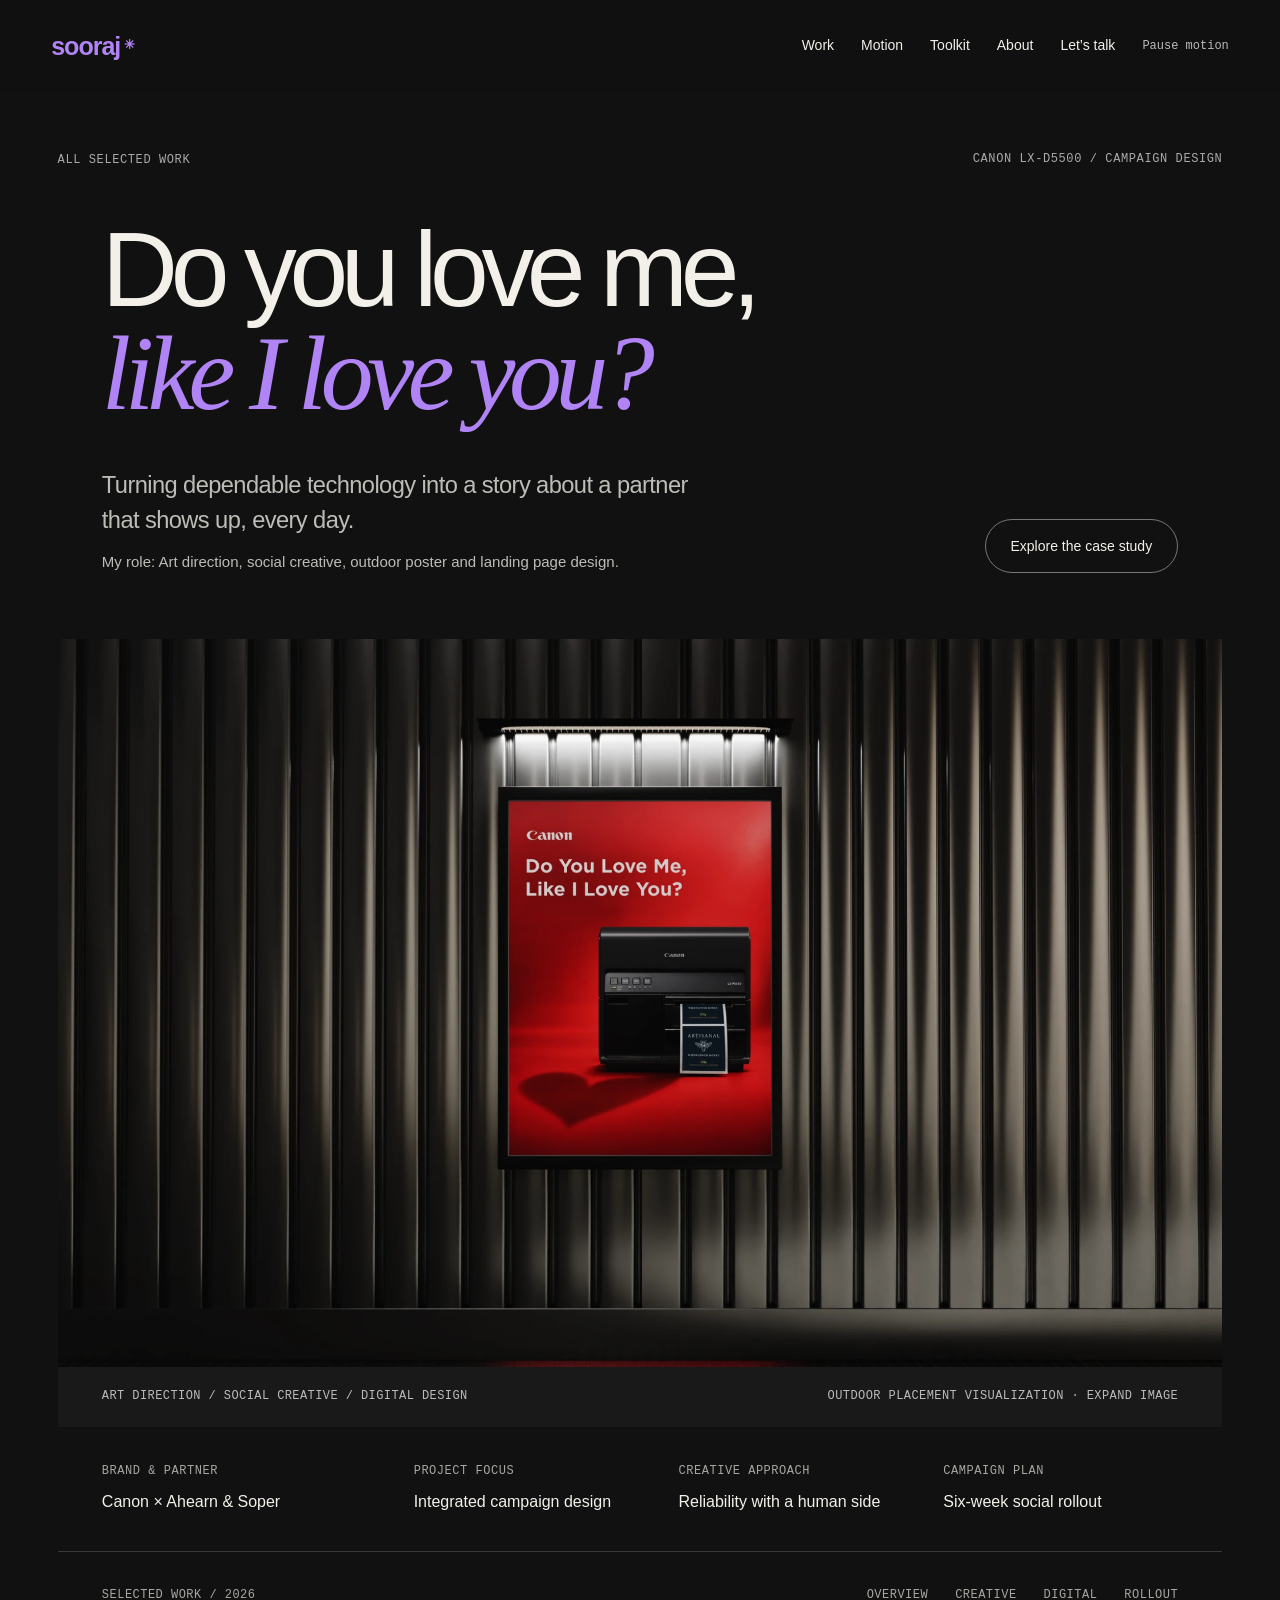
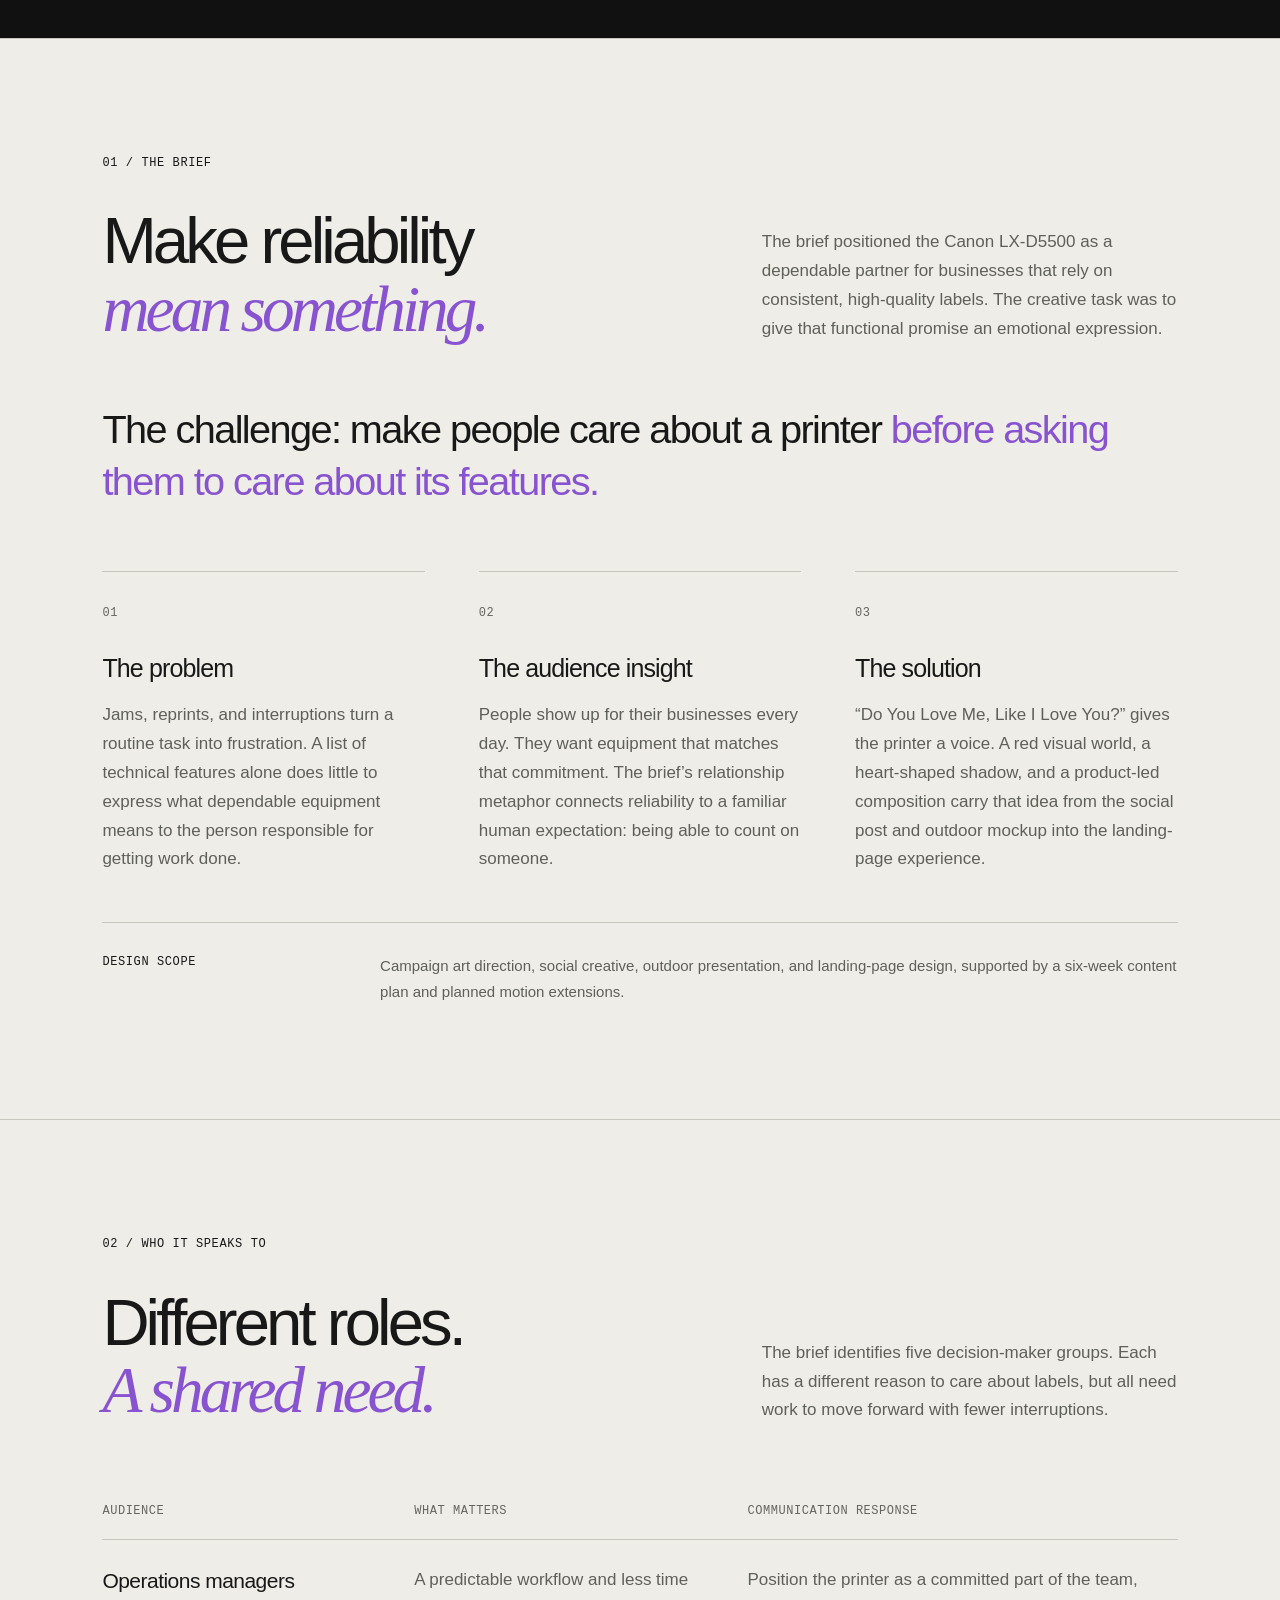
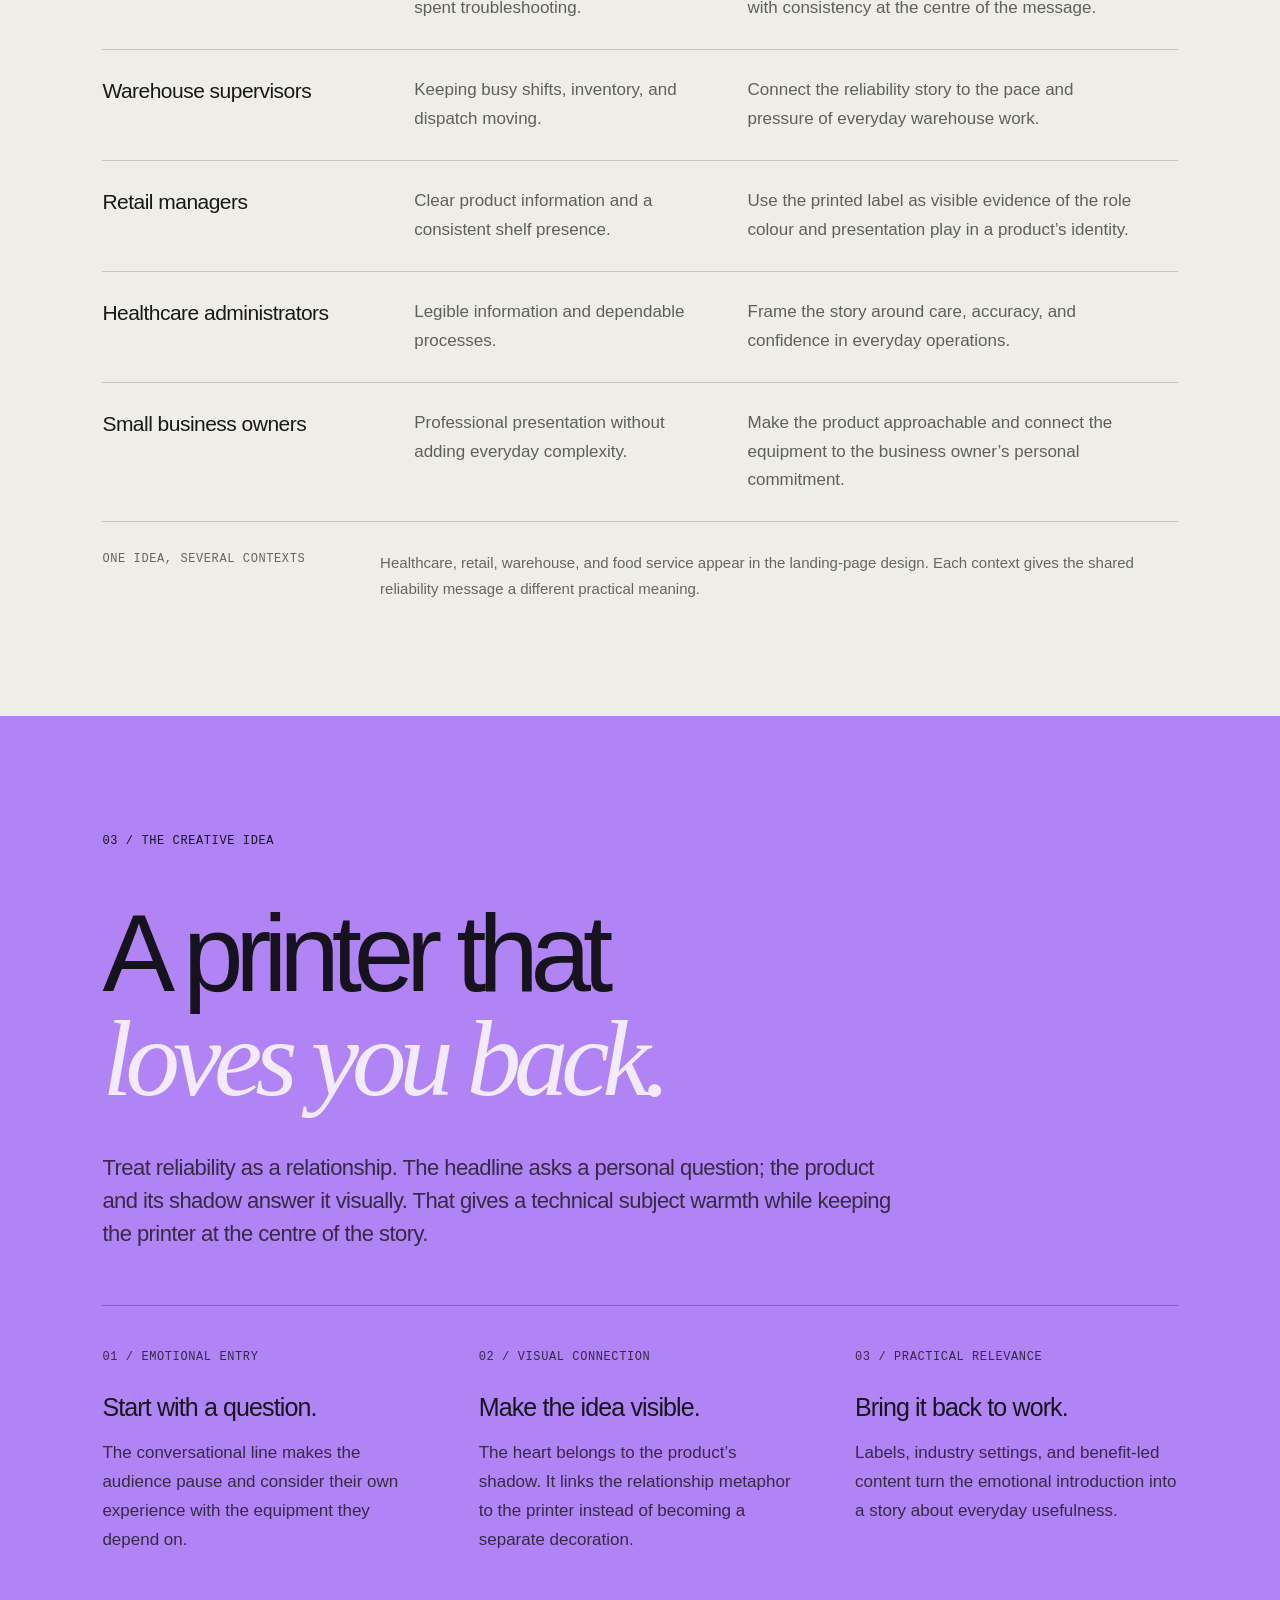
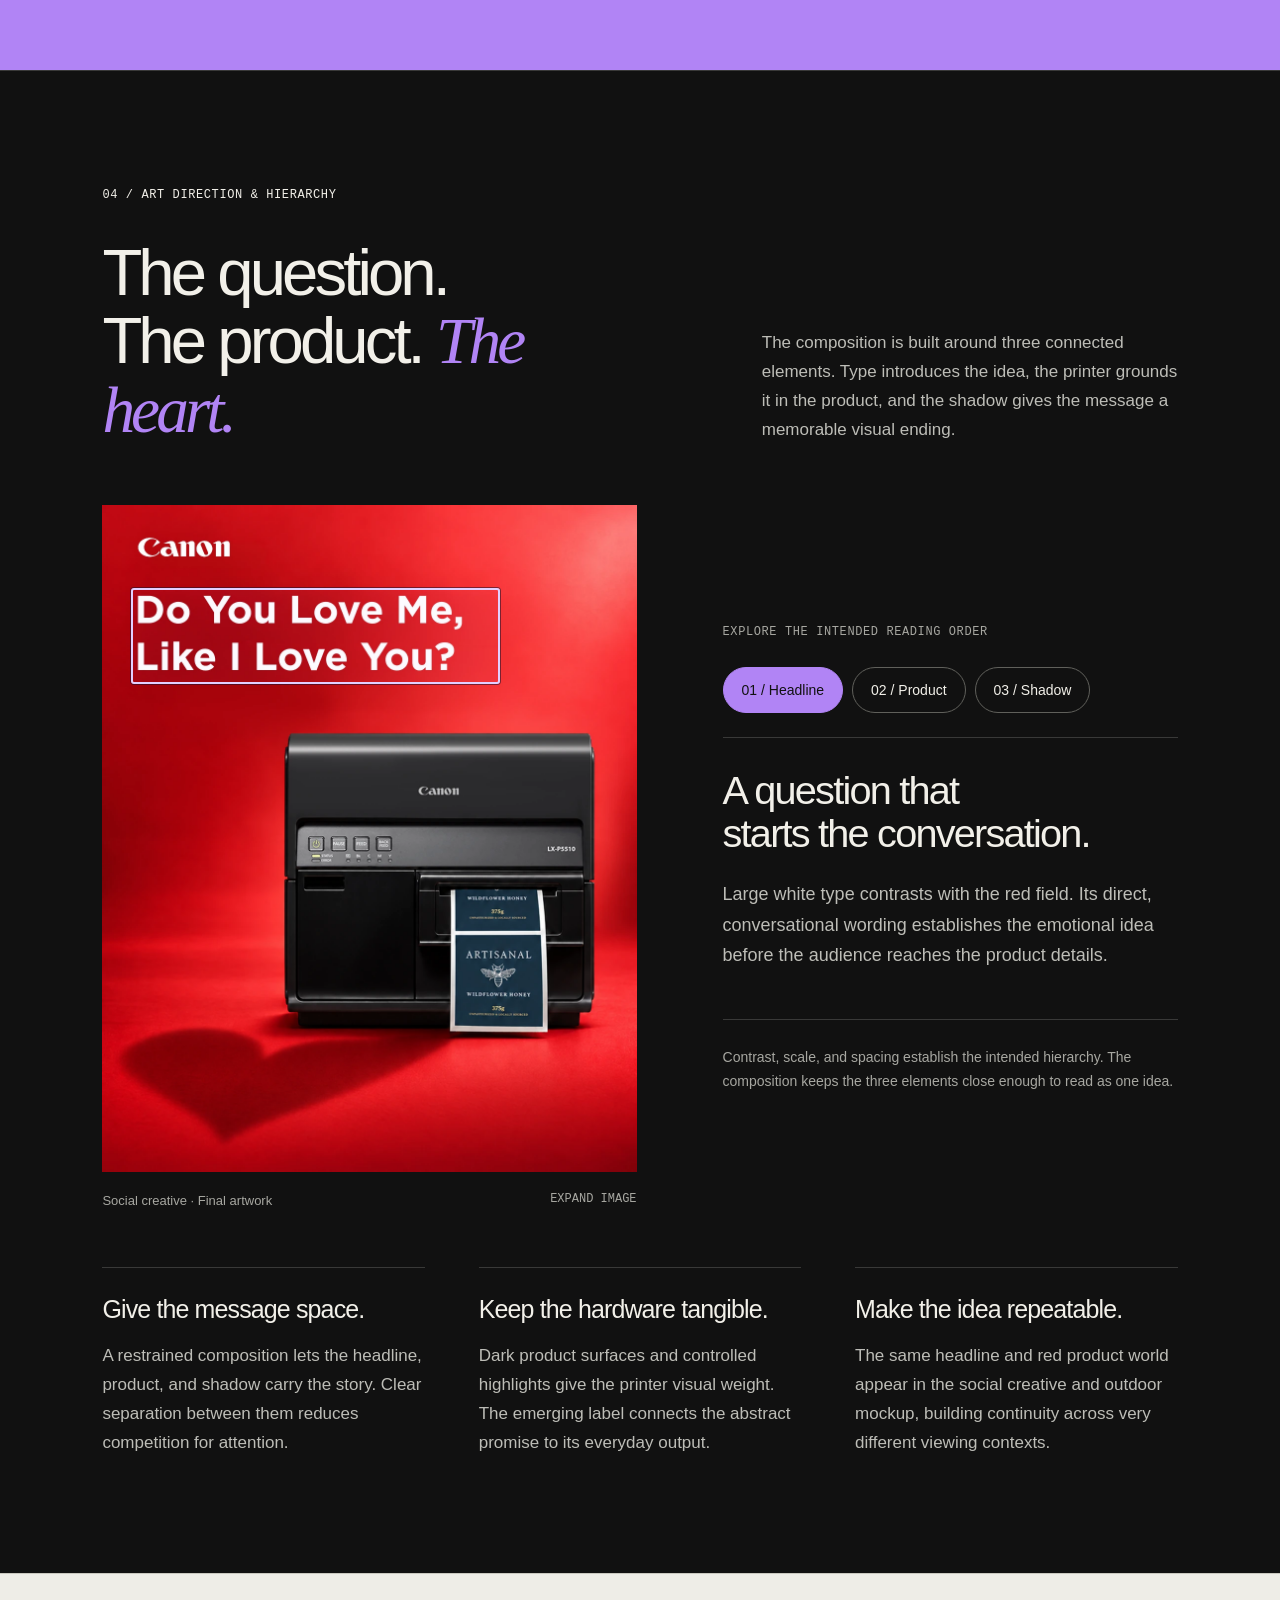
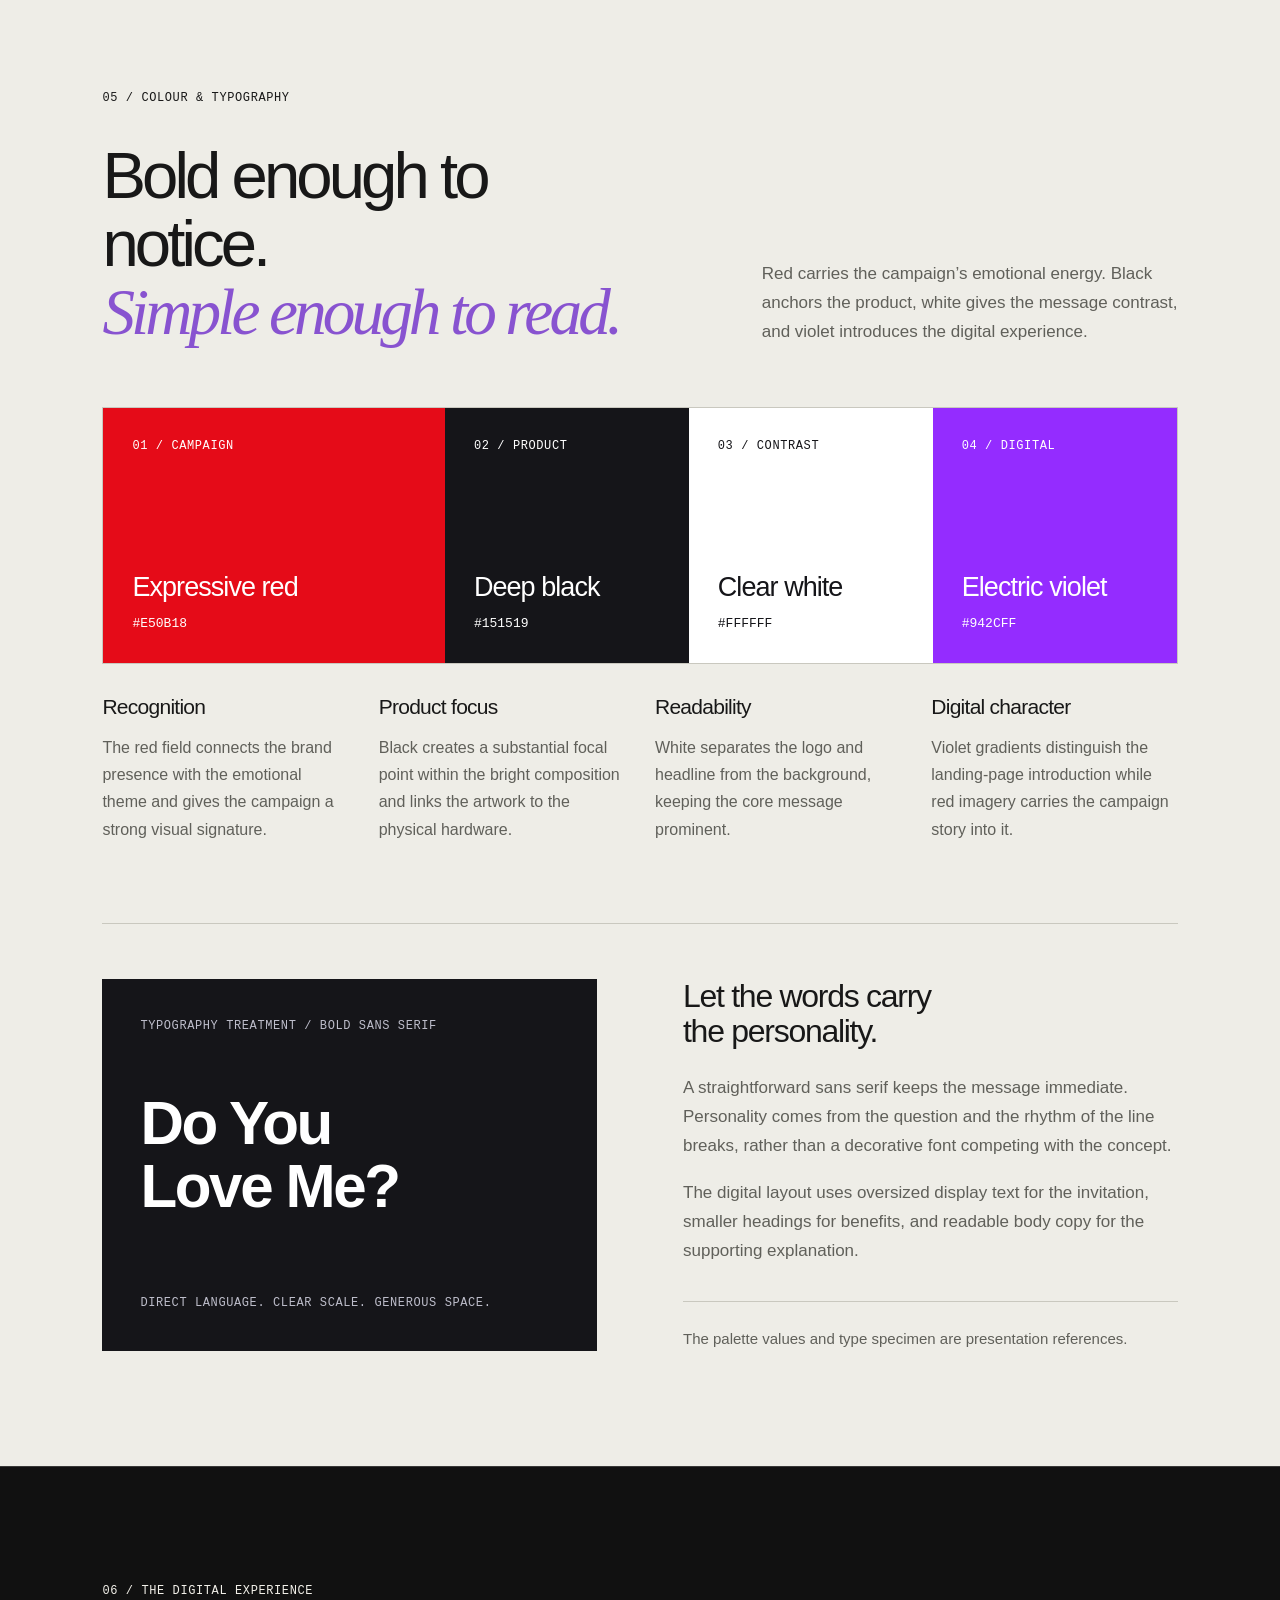
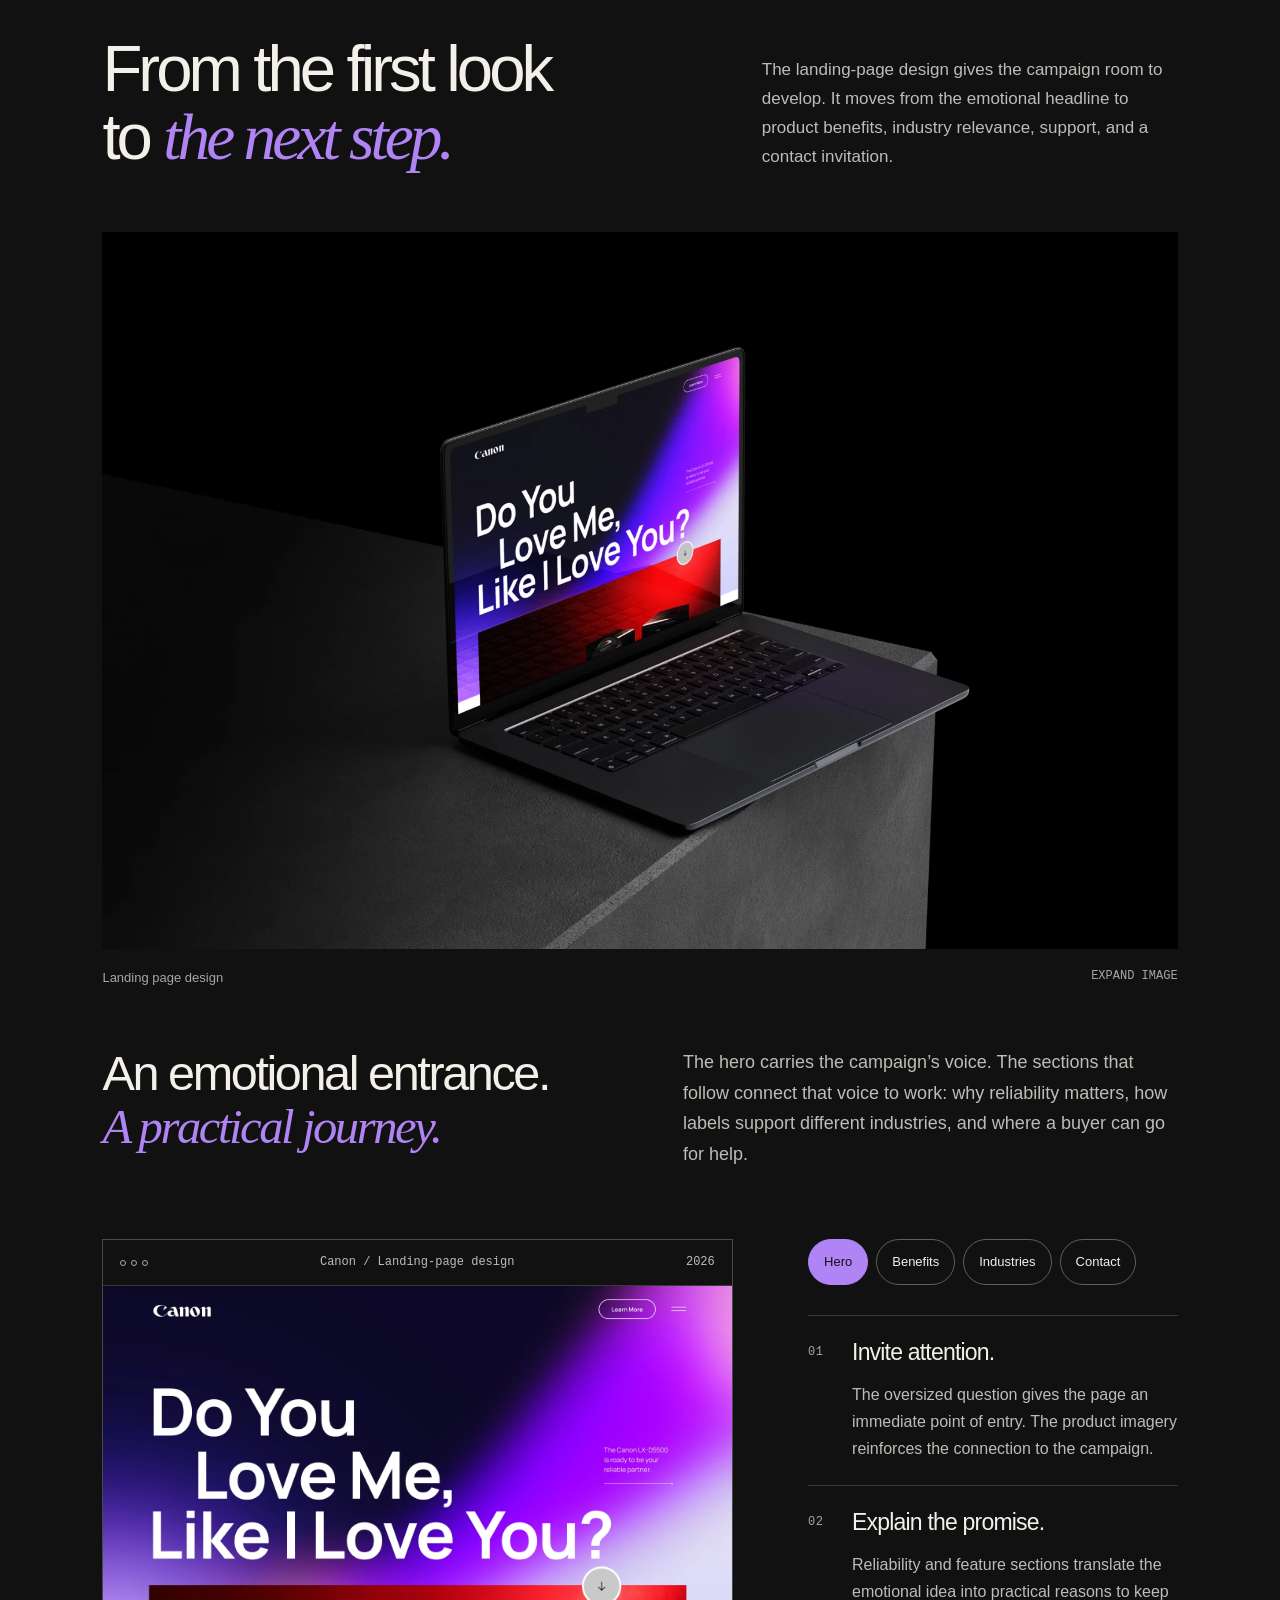
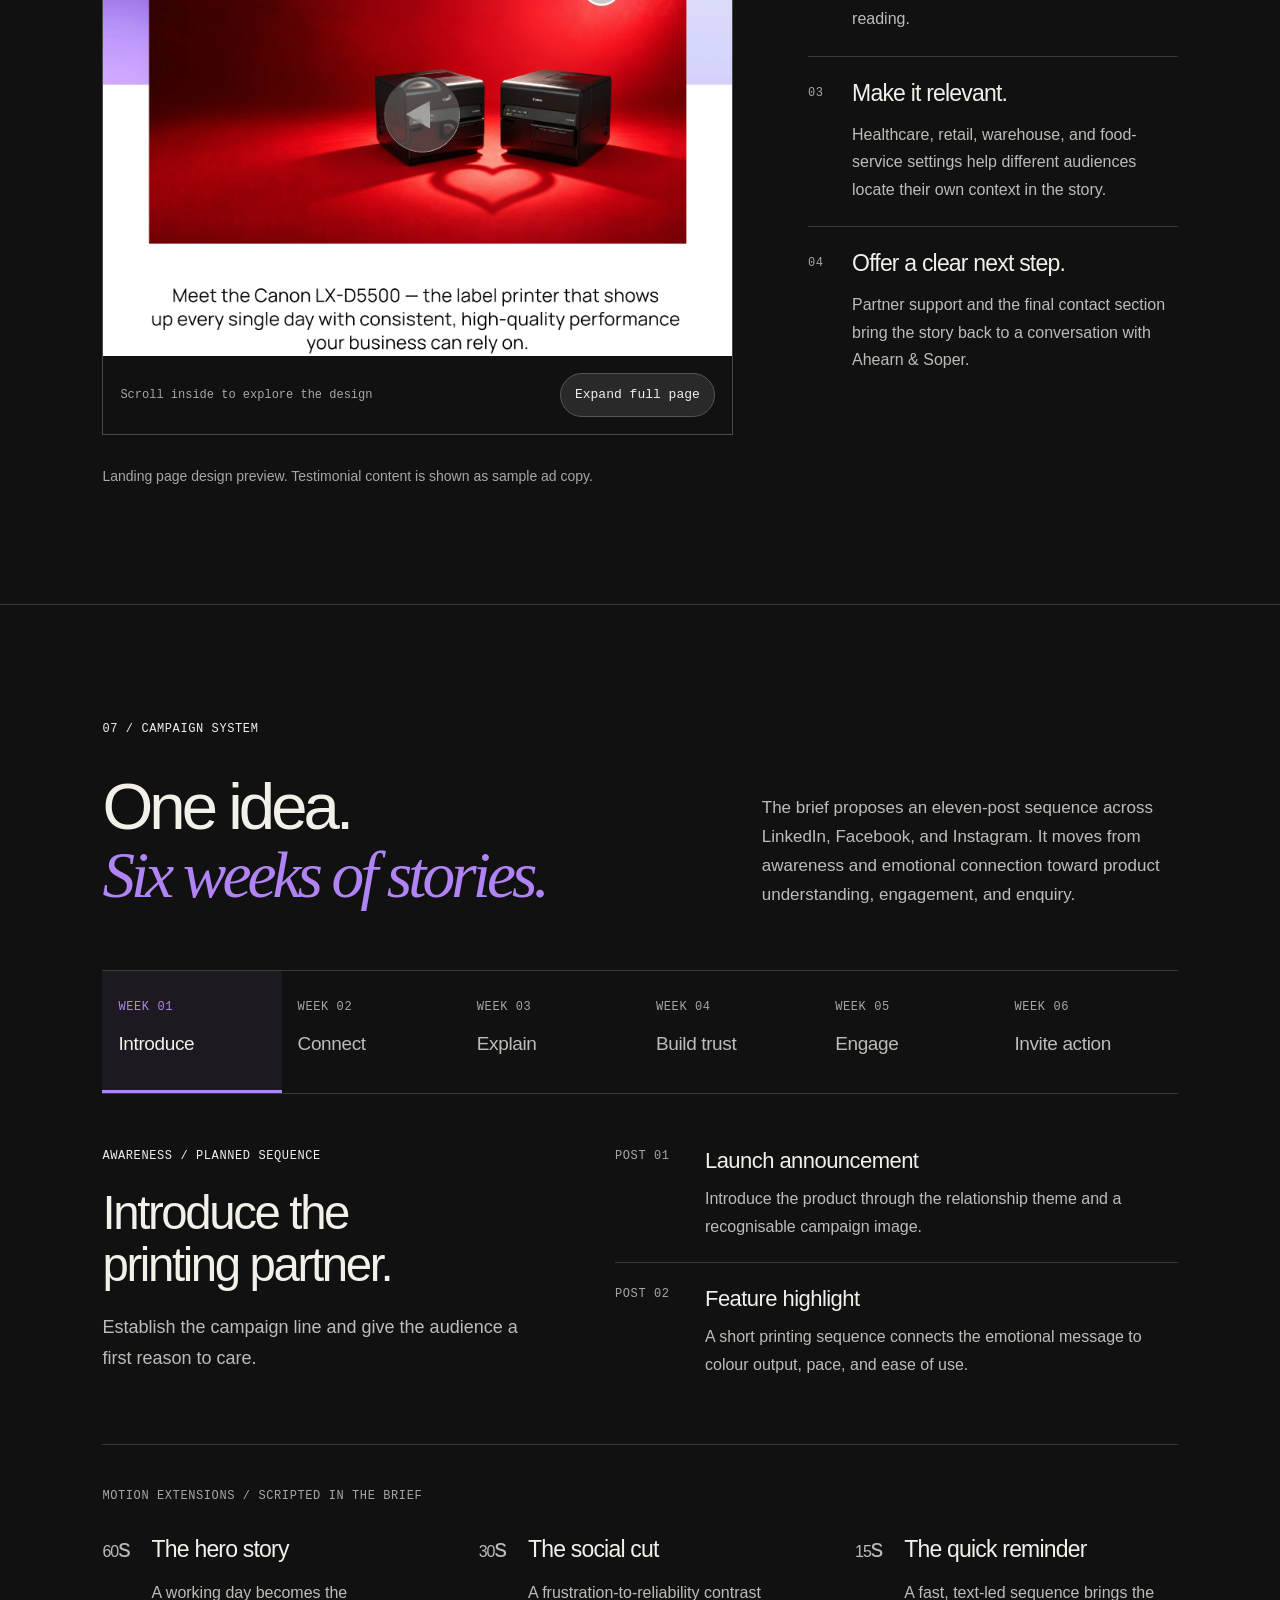
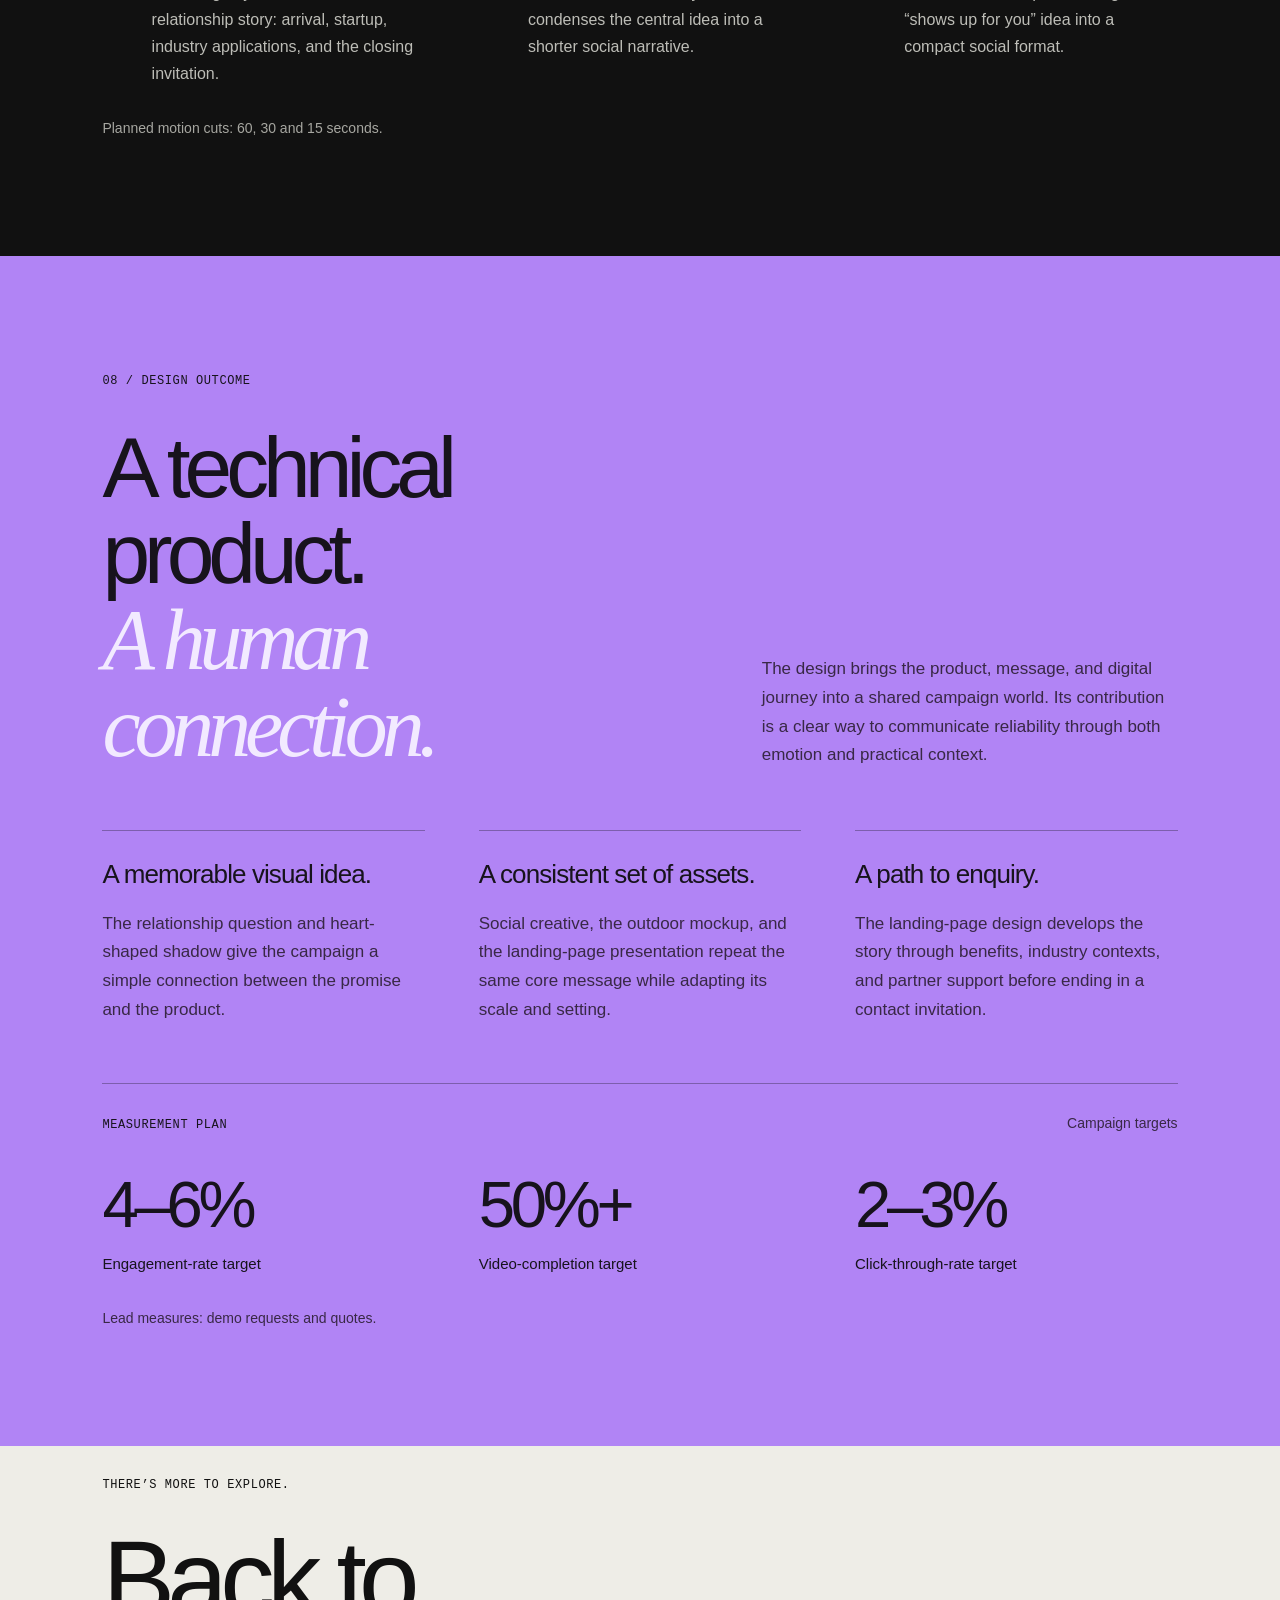
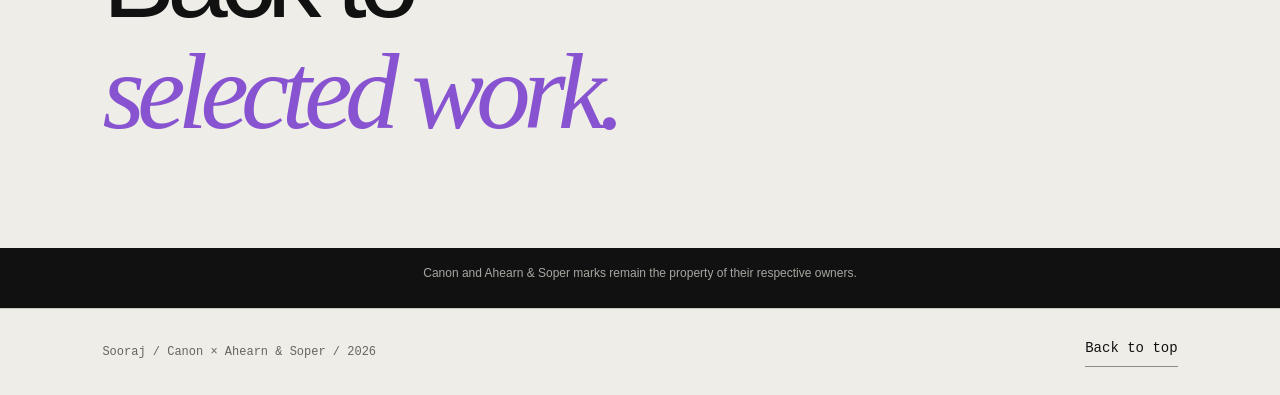
==== commit 0cfc514c: "feat: remove draft review notes and update copy on Canon and Zebra case studies" ====
--- a/canon/index.html
+++ b/canon/index.html
@@ -8,7 +8,7 @@
   <title>Do You Love Me, Like I Love You? — Canon campaign | Sooraj Somarajan</title>
   <link rel="icon" href="data:image/svg+xml,%3Csvg xmlns='http://www.w3.org/2000/svg' viewBox='0 0 64 64'%3E%3Crect width='64' height='64' rx='12' fill='%23111'/%3E%3Ctext x='32' y='46' text-anchor='middle' font-family='Arial' font-size='46' font-weight='bold' fill='%23b184f5'%3Es%3C/text%3E%3C/svg%3E">
   <style>
-    /* Shared portfolio shell: matched to the supplied iMinerals and Zebra HTML pages. */
+    /* Shared portfolio shell. */
     :root{--bg:#111;--panel:#191919;--surface:#202020;--purple:#b184f5;--paper:#eeede7;--white:#f2f0e9;--text:#bdbdb7;--muted:#a7a7a1;--line:#393938;--max:1400px;--sans:Arial,Helvetica,sans-serif;--mono:'Courier New',monospace;--ease:cubic-bezier(.2,.7,.2,1);color-scheme:dark}
     *{box-sizing:border-box}html{scroll-behavior:smooth;scroll-padding-top:110px}body{margin:0;background:var(--bg);color:var(--white);font:17px/1.7 var(--sans);-webkit-font-smoothing:antialiased;overflow-wrap:break-word}body.modal-open{overflow:hidden}a{color:inherit;text-decoration:none}button{font:inherit;color:inherit;cursor:pointer}button,a{-webkit-tap-highlight-color:transparent}button:disabled{cursor:default}a:focus-visible,button:focus-visible,summary:focus-visible,[tabindex]:focus-visible{outline:2px solid var(--purple);outline-offset:5px}button{border:0}img{display:block;max-width:100%;height:auto}p,h1,h2,h3,h4,figure{margin:0}p+p{margin-top:18px}h1,h2,h3,h4{font-weight:500}h2{font-size:clamp(40px,5.1vw,78px);line-height:1.04;letter-spacing:-.06em}h3{font-size:25px;line-height:1.2;letter-spacing:-.035em}em{font-family:Georgia,'Times New Roman',serif;font-weight:400}strong{font-weight:600}::selection{background:var(--purple);color:#111}[hidden]{display:none!important}.wrap{width:min(var(--max),84%);margin-inline:auto}.mono,.eyebrow,.number{font:12px/1.6 var(--mono);letter-spacing:.05em;text-transform:uppercase}.number,.muted{color:var(--muted)}.section{padding:115px 0;border-top:1px solid var(--line)}.section-head{display:grid;grid-template-columns:1.15fr .85fr;gap:9%;align-items:end;margin-bottom:60px}.section-head h2{margin-top:34px}.section-head>p{max-width:470px;color:var(--text);justify-self:end}.section-head h2 em{color:var(--purple)}.button{display:inline-flex;align-items:center;justify-content:center;gap:22px;min-height:54px;padding:15px 25px;border:1px solid #777;border-radius:40px;background:transparent;font-size:14px;line-height:1.4;transition:background .25s,border-color .25s,transform .3s var(--ease)}.button:hover{background:var(--purple);border-color:var(--purple);color:#111;transform:translateY(-2px)}.text-link{display:inline-block;font-size:14px;border-bottom:1px solid #8c8c83;padding-bottom:7px}.text-link:hover{color:var(--purple)}.skip{position:fixed;top:12px;left:20px;z-index:100;transform:translateY(-180%);background:var(--purple);color:#111;padding:14px 20px}.skip:focus{transform:none}.reading-progress{position:fixed;left:0;top:0;height:2px;background:var(--purple);z-index:70;width:0;pointer-events:none}.sr-only{position:absolute;width:1px;height:1px;padding:0;margin:-1px;overflow:hidden;clip:rect(0,0,0,0);white-space:nowrap;border:0}
     .header{position:fixed;top:0;left:0;width:100%;z-index:35;background:#111e;backdrop-filter:blur(15px);color:var(--white)}.header-inner{width:92%;max-width:none;min-height:92px;display:flex;align-items:center;justify-content:space-between;gap:28px}.wordmark{font-size:25px;font-weight:800;letter-spacing:-1px;line-height:1;color:var(--purple);white-space:nowrap}.wordmark span{display:inline-block;font-size:13px;vertical-align:top;margin:4px 0 0 4px;letter-spacing:0}.nav{display:flex;align-items:center;gap:27px}.nav a{font-size:14px;white-space:nowrap}.nav a:hover{color:var(--purple)}.motion-switch{background:none;font:12px/1.4 var(--mono);color:#bbb;min-height:44px;padding:10px 0}.motion-switch:hover{color:white}
@@ -39,8 +39,8 @@
   <main id="main">
     <section class="hero" id="top" aria-labelledby="project-title"><div class="wrap">
       <div class="hero-top"><a class="back-link" href="https://soorajportfolio.website/#work">All selected work</a><p class="eyebrow">Canon LX-D5500 / Campaign design</p></div>
-      <div class="hero-copy"><h1 id="project-title"><span>Do you love me,</span><em>like I love you?</em></h1><div class="hero-description"><p class="hero-intro">Turning dependable technology into a story about a partner that shows up, every day.</p><div class="hero-actions"><a class="button" href="#overview">Explore the case study</a></div></div></div>
-      <figure class="scene"><button type="button" data-expand="Outdoor campaign mockup" data-caption="The supplied outdoor mockup places the red campaign artwork in a dark architectural setting. Shown as a design visualization." aria-label="Enlarge the outdoor campaign mockup"><img id="outdoor-image" src="[data-uri]